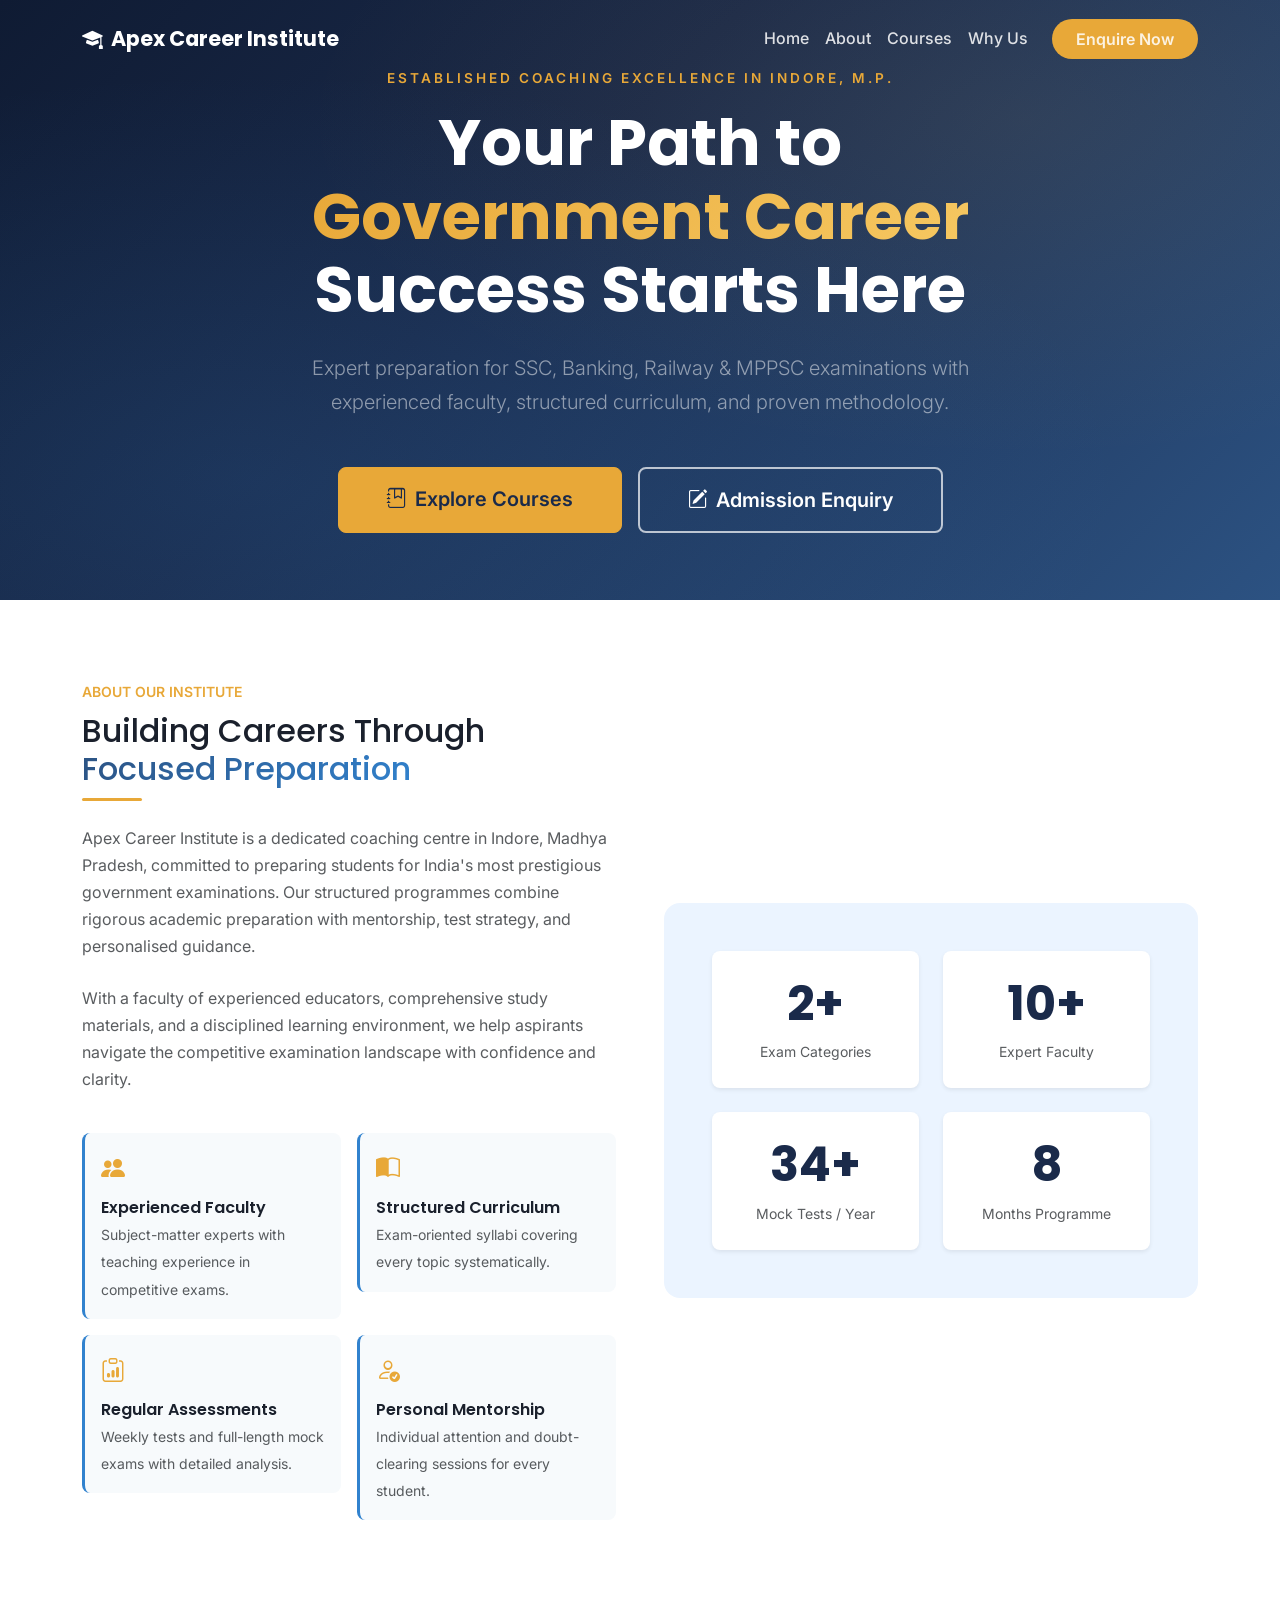
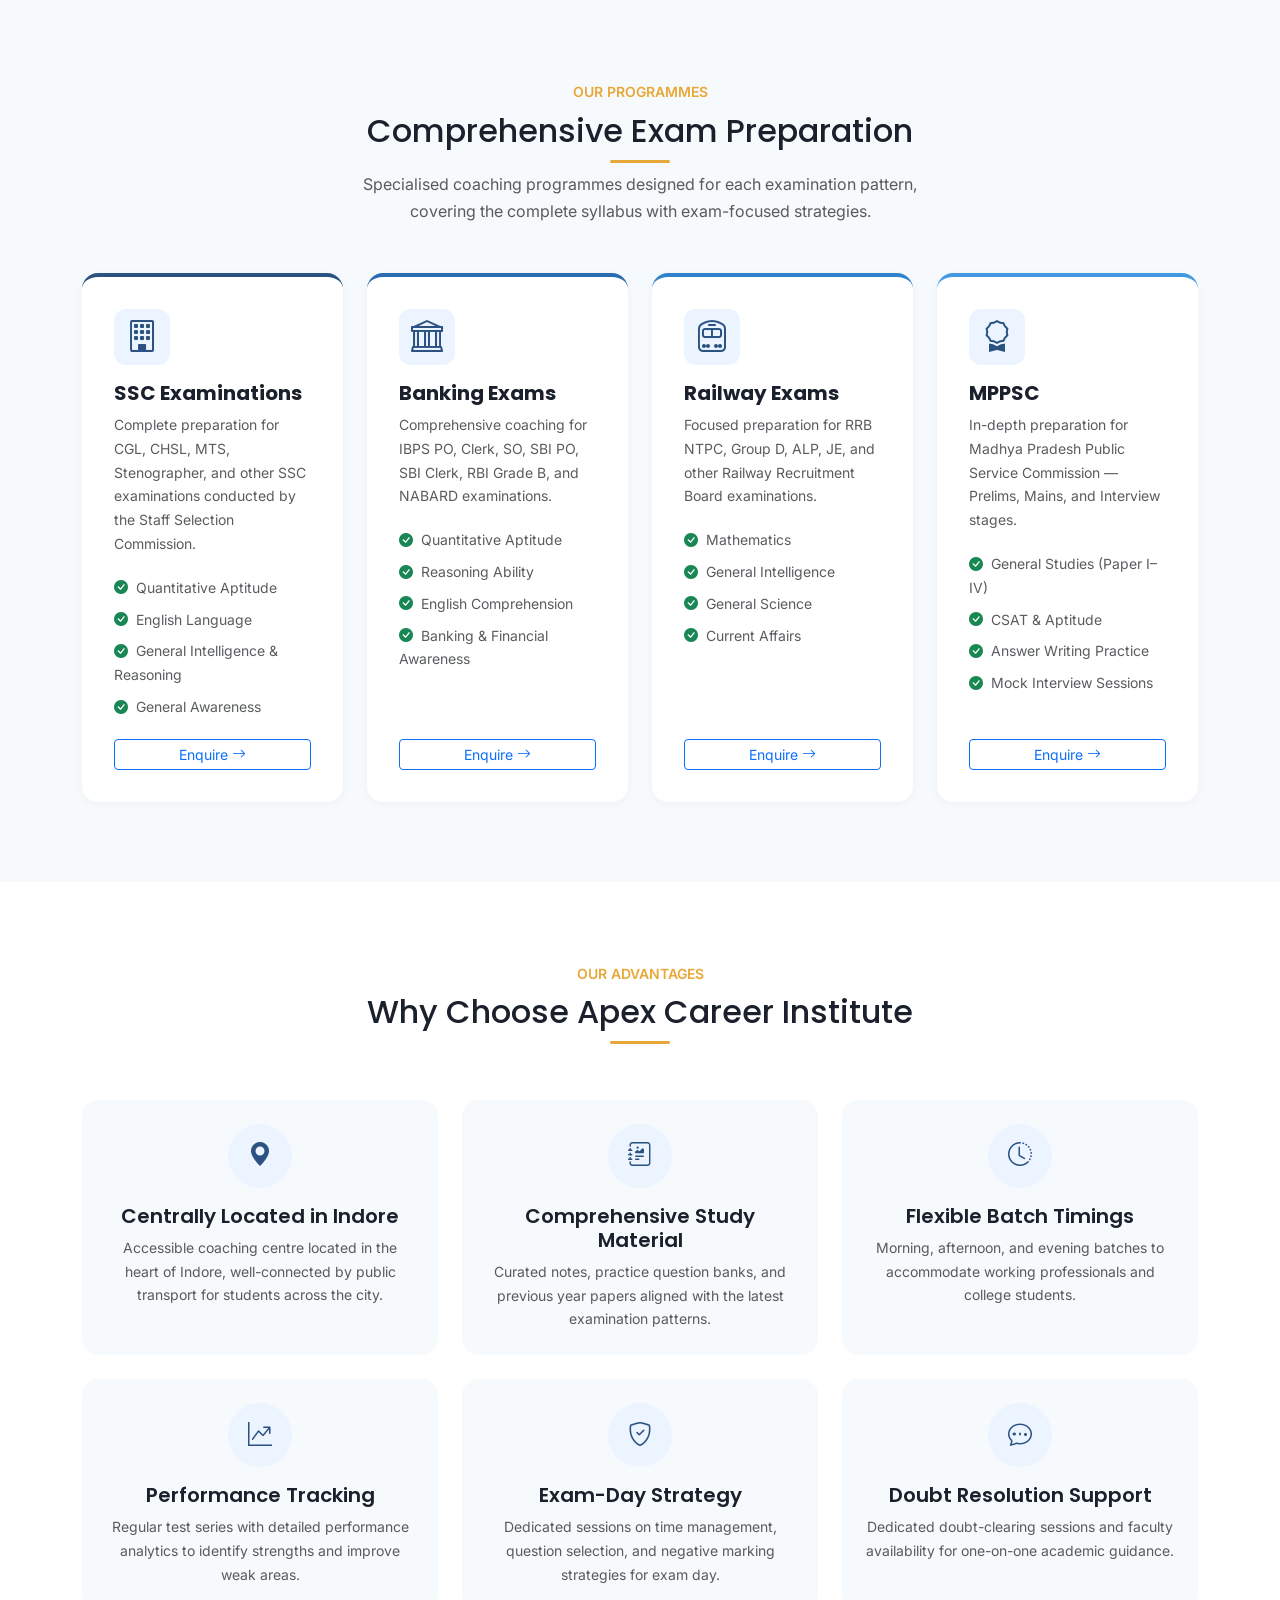
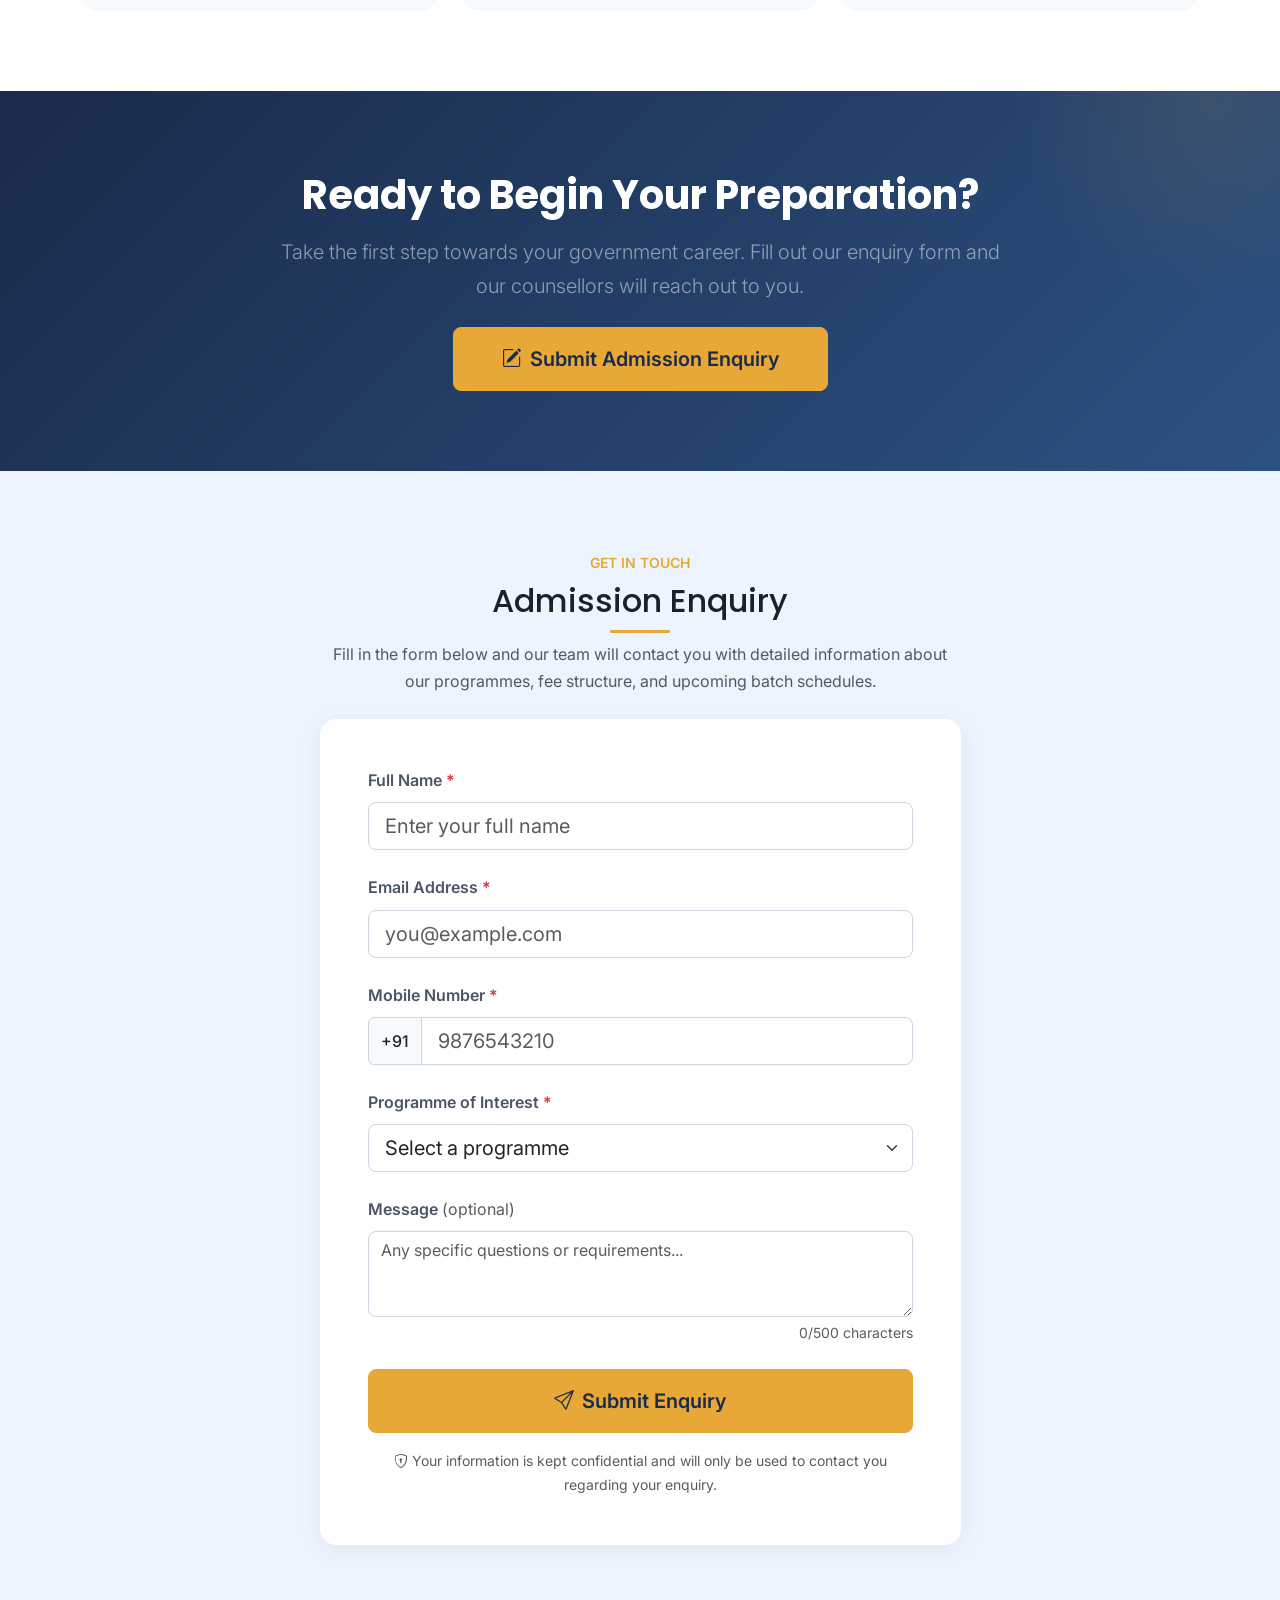
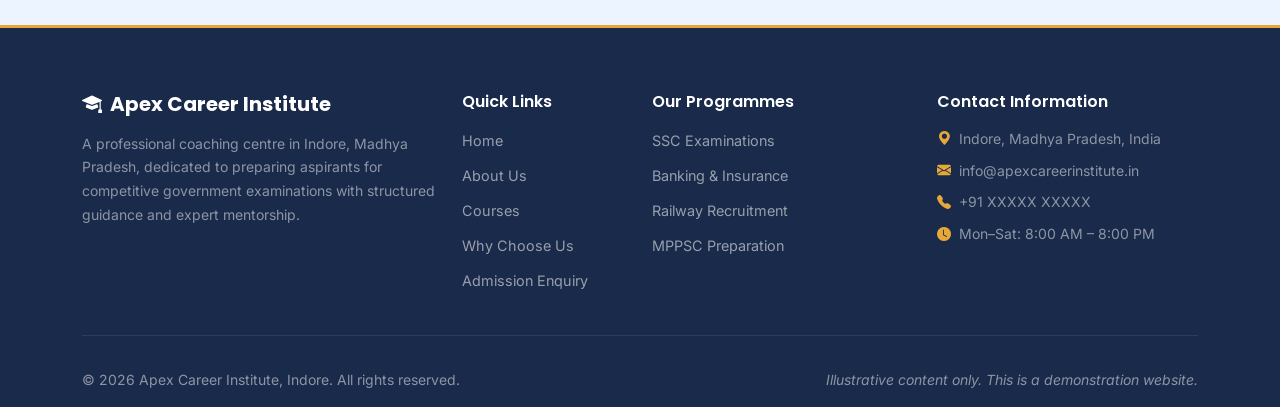
==== website/index.html @ 479f9912 "Apex Career Institute homepage: HTML, CSS, JS, MCP adapter, automation worker - milestone checkpoint" ====
<!DOCTYPE html>
<html lang="en">
<head>
    <meta charset="UTF-8">
    <meta name="viewport" content="width=device-width, initial-scale=1.0">
    <meta name="description" content="Apex Career Institute — Premier competitive examination coaching in Indore, Madhya Pradesh. Expert preparation for SSC, Banking, Railway, and MPPSC examinations.">
    <meta name="keywords" content="coaching institute, SSC coaching, banking exam preparation, railway exam, MPPSC, Indore, Madhya Pradesh, competitive exams">
    <meta name="author" content="Apex Career Institute">
    <title>Apex Career Institute — Premier Competitive Exam Coaching in Indore</title>

    <!-- Preconnect for performance -->
    <link rel="preconnect" href="https://fonts.googleapis.com">
    <link rel="preconnect" href="https://fonts.gstatic.com" crossorigin>

    <!-- Google Fonts: Poppins + Inter -->
    <link href="https://fonts.googleapis.com/css2?family=Inter:wght@400;500&family=Poppins:wght@600;700&display=swap" rel="stylesheet">

    <!-- Bootstrap 5.3 CSS -->
    <link href="https://cdn.jsdelivr.net/npm/bootstrap@5.3.3/dist/css/bootstrap.min.css" rel="stylesheet" integrity="sha384-QWTKZyjpPEjISv5WaRU9OFeRpok6YcnS/3GQzKONhIOMKcaE0VULT2lkz0zHehd7" crossorigin="anonymous">

    <!-- Bootstrap Icons -->
    <link href="https://cdn.jsdelivr.net/npm/bootstrap-icons@1.11.3/font/bootstrap-icons.min.css" rel="stylesheet">

    <!-- Custom Styles -->
    <link href="css/styles.css" rel="stylesheet">
</head>
<body>

    <!-- Skip to Content (Accessibility) -->
    <a href="#main-content" class="skip-link">Skip to main content</a>

    <!-- ===== NAVBAR ===== -->
    <nav class="navbar navbar-expand-lg navbar-dark navbar-custom fixed-top" id="mainNav" aria-label="Main navigation">
        <div class="container">
            <a class="navbar-brand fw-bold" href="#">
                <i class="bi bi-mortarboard-fill me-2" aria-hidden="true"></i>Apex Career Institute
            </a>
            <button class="navbar-toggler border-0" type="button" data-bs-toggle="offcanvas" data-bs-target="#navbarOffcanvas" aria-controls="navbarOffcanvas" aria-label="Toggle navigation">
                <span class="navbar-toggler-icon"></span>
            </button>
            <div class="offcanvas offcanvas-end" tabindex="-1" id="navbarOffcanvas" aria-labelledby="navbarOffcanvasLabel" data-bs-theme="dark" style="background-color: var(--aci-navy);">
                <div class="offcanvas-header">
                    <h5 class="offcanvas-title" id="navbarOffcanvasLabel">
                        <i class="bi bi-mortarboard-fill me-2" aria-hidden="true"></i>Menu
                    </h5>
                    <button type="button" class="btn-close btn-close-white" data-bs-dismiss="offcanvas" aria-label="Close"></button>
                </div>
                <div class="offcanvas-body">
                    <ul class="navbar-nav ms-auto align-items-lg-center">
                        <li class="nav-item"><a class="nav-link" href="#home">Home</a></li>
                        <li class="nav-item"><a class="nav-link" href="#about">About</a></li>
                        <li class="nav-item"><a class="nav-link" href="#courses">Courses</a></li>
                        <li class="nav-item"><a class="nav-link" href="#why-us">Why Us</a></li>
                        <li class="nav-item">
                            <a class="nav-link btn btn-primary-custom ms-lg-3 px-4 py-2 text-dark fw-semibold" href="#enquiry">
                                Enquire Now
                            </a>
                        </li>
                    </ul>
                </div>
            </div>
        </div>
    </nav>

    <!-- ===== HERO SECTION ===== -->
    <header class="hero-section d-flex align-items-center" id="home">
        <div class="hero-overlay" aria-hidden="true"></div>
        <div class="container position-relative" style="z-index: 2;">
            <div class="row justify-content-center text-center">
                <div class="col-lg-9 col-xl-8">
                    <p class="hero-tagline text-uppercase fw-semibold mb-3 fade-in-up">Established Coaching Excellence in Indore, M.P.</p>
                    <h1 class="hero-title display-3 fw-bold text-white mb-4 fade-in-up">
                        Your Path to <span class="text-gradient-gold">Government Career</span> Success Starts Here
                    </h1>
                    <p class="hero-subtitle lead text-white-50 mb-5 fade-in-up">
                        Expert preparation for SSC, Banking, Railway &amp; MPPSC examinations with experienced faculty, structured curriculum, and proven methodology.
                    </p>
                    <div class="d-flex flex-column flex-sm-row gap-3 justify-content-center fade-in-up">
                        <a href="#courses" class="btn btn-primary-custom btn-lg px-5 py-3 fw-semibold">
                            <i class="bi bi-journal-bookmark me-2" aria-hidden="true"></i>Explore Courses
                        </a>
                        <a href="#enquiry" class="btn btn-outline-custom btn-lg px-5 py-3 fw-semibold">
                            <i class="bi bi-pencil-square me-2" aria-hidden="true"></i>Admission Enquiry
                        </a>
                    </div>
                </div>
            </div>
        </div>
    </header>

    <!-- ===== MAIN CONTENT ===== -->
    <main id="main-content">

        <!-- ===== ABOUT SECTION ===== -->
        <section class="about-section" id="about" aria-labelledby="about-heading">
            <div class="container">
                <div class="row align-items-center g-5">
                    <div class="col-lg-6 fade-in-up">
                        <p class="text-uppercase fw-semibold text-accent small mb-2">About Our Institute</p>
                        <h2 class="section-heading mb-4" id="about-heading">
                            Building Careers Through <span class="text-gradient">Focused Preparation</span>
                        </h2>
                        <p class="text-muted mb-4">
                            Apex Career Institute is a dedicated coaching centre in Indore, Madhya Pradesh, committed to preparing students for India's most prestigious government examinations. Our structured programmes combine rigorous academic preparation with mentorship, test strategy, and personalised guidance.
                        </p>
                        <p class="text-muted mb-4">
                            With a faculty of experienced educators, comprehensive study materials, and a disciplined learning environment, we help aspirants navigate the competitive examination landscape with confidence and clarity.
                        </p>
                        <div class="row g-3 mt-2">
                            <div class="col-sm-6">
                                <div class="feature-card p-3">
                                    <i class="bi bi-people-fill text-accent mb-2 d-block fs-4" aria-hidden="true"></i>
                                    <h6 class="fw-semibold mb-1">Experienced Faculty</h6>
                                    <small class="text-muted">Subject-matter experts with teaching experience in competitive exams.</small>
                                </div>
                            </div>
                            <div class="col-sm-6">
                                <div class="feature-card p-3">
                                    <i class="bi bi-book-half text-accent mb-2 d-block fs-4" aria-hidden="true"></i>
                                    <h6 class="fw-semibold mb-1">Structured Curriculum</h6>
                                    <small class="text-muted">Exam-oriented syllabi covering every topic systematically.</small>
                                </div>
                            </div>
                            <div class="col-sm-6">
                                <div class="feature-card p-3">
                                    <i class="bi bi-clipboard-data text-accent mb-2 d-block fs-4" aria-hidden="true"></i>
                                    <h6 class="fw-semibold mb-1">Regular Assessments</h6>
                                    <small class="text-muted">Weekly tests and full-length mock exams with detailed analysis.</small>
                                </div>
                            </div>
                            <div class="col-sm-6">
                                <div class="feature-card p-3">
                                    <i class="bi bi-person-check text-accent mb-2 d-block fs-4" aria-hidden="true"></i>
                                    <h6 class="fw-semibold mb-1">Personal Mentorship</h6>
                                    <small class="text-muted">Individual attention and doubt-clearing sessions for every student.</small>
                                </div>
                            </div>
                        </div>
                    </div>
                    <div class="col-lg-6 fade-in-up">
                        <div class="about-visual p-4 p-lg-5 text-center rounded-4">
                            <div class="row g-4">
                                <div class="col-6">
                                    <div class="stat-card bg-white rounded-3 p-4 shadow-sm">
                                        <div class="counter display-5 fw-bold text-navy" data-target="4" data-suffix="+">0</div>
                                        <p class="text-muted small mt-2 mb-0">Exam Categories</p>
                                    </div>
                                </div>
                                <div class="col-6">
                                    <div class="stat-card bg-white rounded-3 p-4 shadow-sm">
                                        <div class="counter display-5 fw-bold text-navy" data-target="15" data-suffix="+">0</div>
                                        <p class="text-muted small mt-2 mb-0">Expert Faculty</p>
                                    </div>
                                </div>
                                <div class="col-6">
                                    <div class="stat-card bg-white rounded-3 p-4 shadow-sm">
                                        <div class="counter display-5 fw-bold text-navy" data-target="50" data-suffix="+">0</div>
                                        <p class="text-muted small mt-2 mb-0">Mock Tests / Year</p>
                                    </div>
                                </div>
                                <div class="col-6">
                                    <div class="stat-card bg-white rounded-3 p-4 shadow-sm">
                                        <div class="counter display-5 fw-bold text-navy" data-target="12" data-suffix="">0</div>
                                        <p class="text-muted small mt-2 mb-0">Months Programme</p>
                                    </div>
                                </div>
                            </div>
                        </div>
                    </div>
                </div>
            </div>
        </section>

        <!-- ===== COURSES SECTION ===== -->
        <section class="courses-section" id="courses" aria-labelledby="courses-heading">
            <div class="container">
                <div class="text-center mb-5 fade-in-up">
                    <p class="text-uppercase fw-semibold text-accent small mb-2">Our Programmes</p>
                    <h2 class="section-heading" id="courses-heading">Comprehensive Exam Preparation</h2>
                    <p class="text-muted mx-auto" style="max-width: 600px;">Specialised coaching programmes designed for each examination pattern, covering the complete syllabus with exam-focused strategies.</p>
                </div>
                <div class="row g-4">
                    <!-- SSC -->
                    <div class="col-lg-3 col-md-6 fade-in-up">
                        <div class="course-card h-100" data-course="ssc">
                            <div class="course-icon-wrap mb-3">
                                <i class="bi bi-building fs-2" aria-hidden="true"></i>
                            </div>
                            <h5 class="fw-bold mb-2">SSC Examinations</h5>
                            <p class="text-muted small mb-3">Complete preparation for CGL, CHSL, MTS, Stenographer, and other SSC examinations conducted by the Staff Selection Commission.</p>
                            <ul class="course-highlights list-unstyled small text-muted">
                                <li><i class="bi bi-check-circle-fill text-success me-2" aria-hidden="true"></i>Quantitative Aptitude</li>
                                <li><i class="bi bi-check-circle-fill text-success me-2" aria-hidden="true"></i>English Language</li>
                                <li><i class="bi bi-check-circle-fill text-success me-2" aria-hidden="true"></i>General Intelligence &amp; Reasoning</li>
                                <li><i class="bi bi-check-circle-fill text-success me-2" aria-hidden="true"></i>General Awareness</li>
                            </ul>
                            <a href="#enquiry" class="btn btn-sm btn-outline-primary mt-auto">Enquire <i class="bi bi-arrow-right" aria-hidden="true"></i></a>
                        </div>
                    </div>
                    <!-- Banking -->
                    <div class="col-lg-3 col-md-6 fade-in-up">
                        <div class="course-card h-100" data-course="banking">
                            <div class="course-icon-wrap mb-3">
                                <i class="bi bi-bank fs-2" aria-hidden="true"></i>
                            </div>
                            <h5 class="fw-bold mb-2">Banking Exams</h5>
                            <p class="text-muted small mb-3">Comprehensive coaching for IBPS PO, Clerk, SO, SBI PO, SBI Clerk, RBI Grade B, and NABARD examinations.</p>
                            <ul class="course-highlights list-unstyled small text-muted">
                                <li><i class="bi bi-check-circle-fill text-success me-2" aria-hidden="true"></i>Quantitative Aptitude</li>
                                <li><i class="bi bi-check-circle-fill text-success me-2" aria-hidden="true"></i>Reasoning Ability</li>
                                <li><i class="bi bi-check-circle-fill text-success me-2" aria-hidden="true"></i>English Comprehension</li>
                                <li><i class="bi bi-check-circle-fill text-success me-2" aria-hidden="true"></i>Banking &amp; Financial Awareness</li>
                            </ul>
                            <a href="#enquiry" class="btn btn-sm btn-outline-primary mt-auto">Enquire <i class="bi bi-arrow-right" aria-hidden="true"></i></a>
                        </div>
                    </div>
                    <!-- Railway -->
                    <div class="col-lg-3 col-md-6 fade-in-up">
                        <div class="course-card h-100" data-course="railway">
                            <div class="course-icon-wrap mb-3">
                                <i class="bi bi-train-front fs-2" aria-hidden="true"></i>
                            </div>
                            <h5 class="fw-bold mb-2">Railway Exams</h5>
                            <p class="text-muted small mb-3">Focused preparation for RRB NTPC, Group D, ALP, JE, and other Railway Recruitment Board examinations.</p>
                            <ul class="course-highlights list-unstyled small text-muted">
                                <li><i class="bi bi-check-circle-fill text-success me-2" aria-hidden="true"></i>Mathematics</li>
                                <li><i class="bi bi-check-circle-fill text-success me-2" aria-hidden="true"></i>General Intelligence</li>
                                <li><i class="bi bi-check-circle-fill text-success me-2" aria-hidden="true"></i>General Science</li>
                                <li><i class="bi bi-check-circle-fill text-success me-2" aria-hidden="true"></i>Current Affairs</li>
                            </ul>
                            <a href="#enquiry" class="btn btn-sm btn-outline-primary mt-auto">Enquire <i class="bi bi-arrow-right" aria-hidden="true"></i></a>
                        </div>
                    </div>
                    <!-- MPPSC -->
                    <div class="col-lg-3 col-md-6 fade-in-up">
                        <div class="course-card h-100" data-course="mppsc">
                            <div class="course-icon-wrap mb-3">
                                <i class="bi bi-award fs-2" aria-hidden="true"></i>
                            </div>
                            <h5 class="fw-bold mb-2">MPPSC</h5>
                            <p class="text-muted small mb-3">In-depth preparation for Madhya Pradesh Public Service Commission — Prelims, Mains, and Interview stages.</p>
                            <ul class="course-highlights list-unstyled small text-muted">
                                <li><i class="bi bi-check-circle-fill text-success me-2" aria-hidden="true"></i>General Studies (Paper I–IV)</li>
                                <li><i class="bi bi-check-circle-fill text-success me-2" aria-hidden="true"></i>CSAT &amp; Aptitude</li>
                                <li><i class="bi bi-check-circle-fill text-success me-2" aria-hidden="true"></i>Answer Writing Practice</li>
                                <li><i class="bi bi-check-circle-fill text-success me-2" aria-hidden="true"></i>Mock Interview Sessions</li>
                            </ul>
                            <a href="#enquiry" class="btn btn-sm btn-outline-primary mt-auto">Enquire <i class="bi bi-arrow-right" aria-hidden="true"></i></a>
                        </div>
                    </div>
                </div>
            </div>
        </section>

        <!-- ===== WHY CHOOSE US ===== -->
        <section class="why-choose-section" id="why-us" aria-labelledby="why-us-heading">
            <div class="container">
                <div class="text-center mb-5 fade-in-up">
                    <p class="text-uppercase fw-semibold text-accent small mb-2">Our Advantages</p>
                    <h2 class="section-heading" id="why-us-heading">Why Choose Apex Career Institute</h2>
                </div>
                <div class="row g-4">
                    <div class="col-lg-4 col-md-6 fade-in-up">
                        <div class="why-card text-center p-4 h-100">
                            <div class="why-icon-wrap mb-3">
                                <i class="bi bi-geo-alt-fill" aria-hidden="true"></i>
                            </div>
                            <h5 class="fw-semibold mb-2">Centrally Located in Indore</h5>
                            <p class="text-muted small mb-0">Accessible coaching centre located in the heart of Indore, well-connected by public transport for students across the city.</p>
                        </div>
                    </div>
                    <div class="col-lg-4 col-md-6 fade-in-up">
                        <div class="why-card text-center p-4 h-100">
                            <div class="why-icon-wrap mb-3">
                                <i class="bi bi-journal-richtext" aria-hidden="true"></i>
                            </div>
                            <h5 class="fw-semibold mb-2">Comprehensive Study Material</h5>
                            <p class="text-muted small mb-0">Curated notes, practice question banks, and previous year papers aligned with the latest examination patterns.</p>
                        </div>
                    </div>
                    <div class="col-lg-4 col-md-6 fade-in-up">
                        <div class="why-card text-center p-4 h-100">
                            <div class="why-icon-wrap mb-3">
                                <i class="bi bi-clock-history" aria-hidden="true"></i>
                            </div>
                            <h5 class="fw-semibold mb-2">Flexible Batch Timings</h5>
                            <p class="text-muted small mb-0">Morning, afternoon, and evening batches to accommodate working professionals and college students.</p>
                        </div>
                    </div>
                    <div class="col-lg-4 col-md-6 fade-in-up">
                        <div class="why-card text-center p-4 h-100">
                            <div class="why-icon-wrap mb-3">
                                <i class="bi bi-graph-up-arrow" aria-hidden="true"></i>
                            </div>
                            <h5 class="fw-semibold mb-2">Performance Tracking</h5>
                            <p class="text-muted small mb-0">Regular test series with detailed performance analytics to identify strengths and improve weak areas.</p>
                        </div>
                    </div>
                    <div class="col-lg-4 col-md-6 fade-in-up">
                        <div class="why-card text-center p-4 h-100">
                            <div class="why-icon-wrap mb-3">
                                <i class="bi bi-shield-check" aria-hidden="true"></i>
                            </div>
                            <h5 class="fw-semibold mb-2">Exam-Day Strategy</h5>
                            <p class="text-muted small mb-0">Dedicated sessions on time management, question selection, and negative marking strategies for exam day.</p>
                        </div>
                    </div>
                    <div class="col-lg-4 col-md-6 fade-in-up">
                        <div class="why-card text-center p-4 h-100">
                            <div class="why-icon-wrap mb-3">
                                <i class="bi bi-chat-dots" aria-hidden="true"></i>
                            </div>
                            <h5 class="fw-semibold mb-2">Doubt Resolution Support</h5>
                            <p class="text-muted small mb-0">Dedicated doubt-clearing sessions and faculty availability for one-on-one academic guidance.</p>
                        </div>
                    </div>
                </div>
            </div>
        </section>

        <!-- ===== CTA BANNER ===== -->
        <section class="cta-banner" aria-label="Call to action">
            <div class="container position-relative" style="z-index: 2;">
                <div class="row justify-content-center text-center">
                    <div class="col-lg-8">
                        <h2 class="display-6 fw-bold text-white mb-3 fade-in-up">Ready to Begin Your Preparation?</h2>
                        <p class="text-white-50 lead mb-4 fade-in-up">Take the first step towards your government career. Fill out our enquiry form and our counsellors will reach out to you.</p>
                        <a href="#enquiry" class="btn btn-primary-custom btn-lg px-5 py-3 fw-semibold fade-in-up">
                            <i class="bi bi-pencil-square me-2" aria-hidden="true"></i>Submit Admission Enquiry
                        </a>
                    </div>
                </div>
            </div>
        </section>

        <!-- ===== ADMISSION ENQUIRY FORM ===== -->
        <section class="enquiry-section" id="enquiry" aria-labelledby="enquiry-heading">
            <div class="container">
                <div class="row justify-content-center">
                    <div class="col-lg-7 col-md-9">
                        <div class="text-center mb-4 fade-in-up">
                            <p class="text-uppercase fw-semibold text-accent small mb-2">Get In Touch</p>
                            <h2 class="section-heading" id="enquiry-heading">Admission Enquiry</h2>
                            <p class="text-muted">Fill in the form below and our team will contact you with detailed information about our programmes, fee structure, and upcoming batch schedules.</p>
                        </div>

                        <div class="enquiry-card rounded-4 p-4 p-md-5 fade-in-up" id="enquiryCard">

                            <!-- Form Content -->
                            <div id="formContent">
                                <form id="enquiryForm" novalidate aria-label="Admission enquiry form">
                                    <!-- Full Name -->
                                    <div class="mb-4">
                                        <label for="fullName" class="form-label fw-semibold">
                                            Full Name <span class="text-danger" aria-hidden="true">*</span>
                                            <span class="visually-hidden">(required)</span>
                                        </label>
                                        <input type="text" class="form-control form-control-lg" id="fullName" name="fullName" placeholder="Enter your full name" autocomplete="name" required minlength="2" maxlength="100" aria-describedby="fullNameFeedback">
                                        <div class="invalid-feedback" id="fullNameFeedback" role="alert"></div>
                                    </div>

                                    <!-- Email -->
                                    <div class="mb-4">
                                        <label for="email" class="form-label fw-semibold">
                                            Email Address <span class="text-danger" aria-hidden="true">*</span>
                                            <span class="visually-hidden">(required)</span>
                                        </label>
                                        <input type="email" class="form-control form-control-lg" id="email" name="email" placeholder="you@example.com" autocomplete="email" required aria-describedby="emailFeedback">
                                        <div class="invalid-feedback" id="emailFeedback" role="alert"></div>
                                    </div>

                                    <!-- Phone -->
                                    <div class="mb-4">
                                        <label for="phone" class="form-label fw-semibold">
                                            Mobile Number <span class="text-danger" aria-hidden="true">*</span>
                                            <span class="visually-hidden">(required)</span>
                                        </label>
                                        <div class="input-group has-validation">
                                            <span class="input-group-text" id="phonePrefix">+91</span>
                                            <input type="tel" class="form-control form-control-lg" id="phone" name="phone" placeholder="9876543210" autocomplete="tel-national" required pattern="[6-9][0-9]{9}" maxlength="10" aria-describedby="phonePrefix phoneFeedback">
                                            <div class="invalid-feedback" id="phoneFeedback" role="alert"></div>
                                        </div>
                                    </div>

                                    <!-- Course Selection -->
                                    <div class="mb-4">
                                        <label for="course" class="form-label fw-semibold">
                                            Programme of Interest <span class="text-danger" aria-hidden="true">*</span>
                                            <span class="visually-hidden">(required)</span>
                                        </label>
                                        <select class="form-select form-select-lg" id="course" name="course" required aria-describedby="courseFeedback">
                                            <option value="" disabled selected>Select a programme</option>
                                            <option value="ssc">SSC Examinations (CGL / CHSL / MTS)</option>
                                            <option value="banking">Banking Exams (IBPS / SBI / RBI)</option>
                                            <option value="railway">Railway Exams (NTPC / Group D / ALP)</option>
                                            <option value="mppsc">MPPSC (Prelims / Mains / Interview)</option>
                                            <option value="other">Other / Multiple Programmes</option>
                                        </select>
                                        <div class="invalid-feedback" id="courseFeedback" role="alert"></div>
                                    </div>

                                    <!-- Message -->
                                    <div class="mb-4">
                                        <label for="message" class="form-label fw-semibold">
                                            Message <span class="text-muted fw-normal">(optional)</span>
                                        </label>
                                        <textarea class="form-control" id="message" name="message" rows="3" maxlength="500" placeholder="Any specific questions or requirements..." aria-describedby="messageCounter"></textarea>
                                        <div class="form-text text-end" id="messageCounter">
                                            <span id="charCount">0</span>/500 characters
                                        </div>
                                    </div>

                                    <!-- Submit -->
                                    <div class="d-grid">
                                        <button type="submit" class="btn btn-primary-custom btn-lg fw-semibold py-3" id="submitBtn">
                                            <span class="btn-text">
                                                <i class="bi bi-send me-2" aria-hidden="true"></i>Submit Enquiry
                                            </span>
                                            <span class="btn-spinner d-none" aria-hidden="true">
                                                <span class="spinner-border spinner-border-sm me-2" role="status"></span>Submitting...
                                            </span>
                                        </button>
                                    </div>

                                    <p class="text-muted text-center small mt-3 mb-0">
                                        <i class="bi bi-shield-lock me-1" aria-hidden="true"></i>Your information is kept confidential and will only be used to contact you regarding your enquiry.
                                    </p>
                                </form>
                            </div>

                            <!-- Success State -->
                            <div id="formSuccess" class="d-none text-center py-5" role="status" aria-live="polite" tabindex="-1">
                                <div class="form-success p-4 rounded-3">
                                    <div class="mb-3">
                                        <i class="bi bi-check-circle-fill text-success display-3" aria-hidden="true"></i>
                                    </div>
                                    <h3 class="fw-bold mb-2">Enquiry Submitted Successfully!</h3>
                                    <p class="text-muted mb-4">Thank you for your interest in Apex Career Institute. Our academic counsellors will contact you within 24–48 hours with detailed information about your selected programme.</p>
                                    <button type="button" class="btn btn-outline-primary" id="submitAnother">
                                        <i class="bi bi-plus-circle me-2" aria-hidden="true"></i>Submit Another Enquiry
                                    </button>
                                </div>
                            </div>

                        </div>
                    </div>
                </div>
            </div>
        </section>

    </main>

    <!-- ===== FOOTER ===== -->
    <footer class="footer-section" aria-label="Site footer">
        <div class="container">
            <div class="row g-4 mb-4">
                <!-- About Column -->
                <div class="col-lg-4 col-md-6">
                    <h5 class="footer-heading fw-bold text-white mb-3">
                        <i class="bi bi-mortarboard-fill me-2" aria-hidden="true"></i>Apex Career Institute
                    </h5>
                    <p class="text-white-50 small">
                        A professional coaching centre in Indore, Madhya Pradesh, dedicated to preparing aspirants for competitive government examinations with structured guidance and expert mentorship.
                    </p>
                </div>
                <!-- Quick Links -->
                <div class="col-lg-2 col-md-6">
                    <h6 class="footer-heading fw-semibold text-white mb-3">Quick Links</h6>
                    <ul class="list-unstyled footer-links">
                        <li><a href="#home">Home</a></li>
                        <li><a href="#about">About Us</a></li>
                        <li><a href="#courses">Courses</a></li>
                        <li><a href="#why-us">Why Choose Us</a></li>
                        <li><a href="#enquiry">Admission Enquiry</a></li>
                    </ul>
                </div>
                <!-- Courses -->
                <div class="col-lg-3 col-md-6">
                    <h6 class="footer-heading fw-semibold text-white mb-3">Our Programmes</h6>
                    <ul class="list-unstyled footer-links">
                        <li><a href="#enquiry">SSC Examinations</a></li>
                        <li><a href="#enquiry">Banking &amp; Insurance</a></li>
                        <li><a href="#enquiry">Railway Recruitment</a></li>
                        <li><a href="#enquiry">MPPSC Preparation</a></li>
                    </ul>
                </div>
                <!-- Contact Info -->
                <div class="col-lg-3 col-md-6">
                    <h6 class="footer-heading fw-semibold text-white mb-3">Contact Information</h6>
                    <ul class="list-unstyled footer-contact text-white-50 small">
                        <li class="mb-2">
                            <i class="bi bi-geo-alt-fill me-2 text-accent" aria-hidden="true"></i>Indore, Madhya Pradesh, India
                        </li>
                        <li class="mb-2">
                            <i class="bi bi-envelope-fill me-2 text-accent" aria-hidden="true"></i>info@apexcareerinstitute.in
                        </li>
                        <li class="mb-2">
                            <i class="bi bi-telephone-fill me-2 text-accent" aria-hidden="true"></i>+91 XXXXX XXXXX
                        </li>
                        <li>
                            <i class="bi bi-clock-fill me-2 text-accent" aria-hidden="true"></i>Mon–Sat: 8:00 AM – 8:00 PM
                        </li>
                    </ul>
                </div>
            </div>
            <hr class="border-secondary">
            <div class="row align-items-center py-3">
                <div class="col-md-6 text-center text-md-start">
                    <p class="text-white-50 small mb-0">
                        &copy; <span class="current-year">2026</span> Apex Career Institute, Indore. All rights reserved.
                    </p>
                </div>
                <div class="col-md-6 text-center text-md-end mt-2 mt-md-0">
                    <p class="text-white-50 small mb-0">
                        <em>Illustrative content only. This is a demonstration website.</em>
                    </p>
                </div>
            </div>
        </div>
    </footer>

    <!-- Back to Top -->
    <button type="button" class="btn btn-back-to-top" id="backToTop" aria-label="Back to top" title="Back to top">
        <i class="bi bi-arrow-up" aria-hidden="true"></i>
    </button>

    <!-- Screen Reader Live Region for Form Announcements -->
    <div aria-live="polite" aria-atomic="true" class="visually-hidden" id="srAnnouncements"></div>

    <!-- Bootstrap 5.3 JS Bundle -->
    <script src="https://cdn.jsdelivr.net/npm/bootstrap@5.3.3/dist/js/bootstrap.bundle.min.js" integrity="sha384-YvpcrYf0tY3lHB60NNkmXc5s9fDVZLESaAA55NDzOxhy9GkcIdslK1eN7N6jIeHz" crossorigin="anonymous"></script>

    <!-- Custom JavaScript -->
    <script src="js/main.js"></script>
</body>
</html>
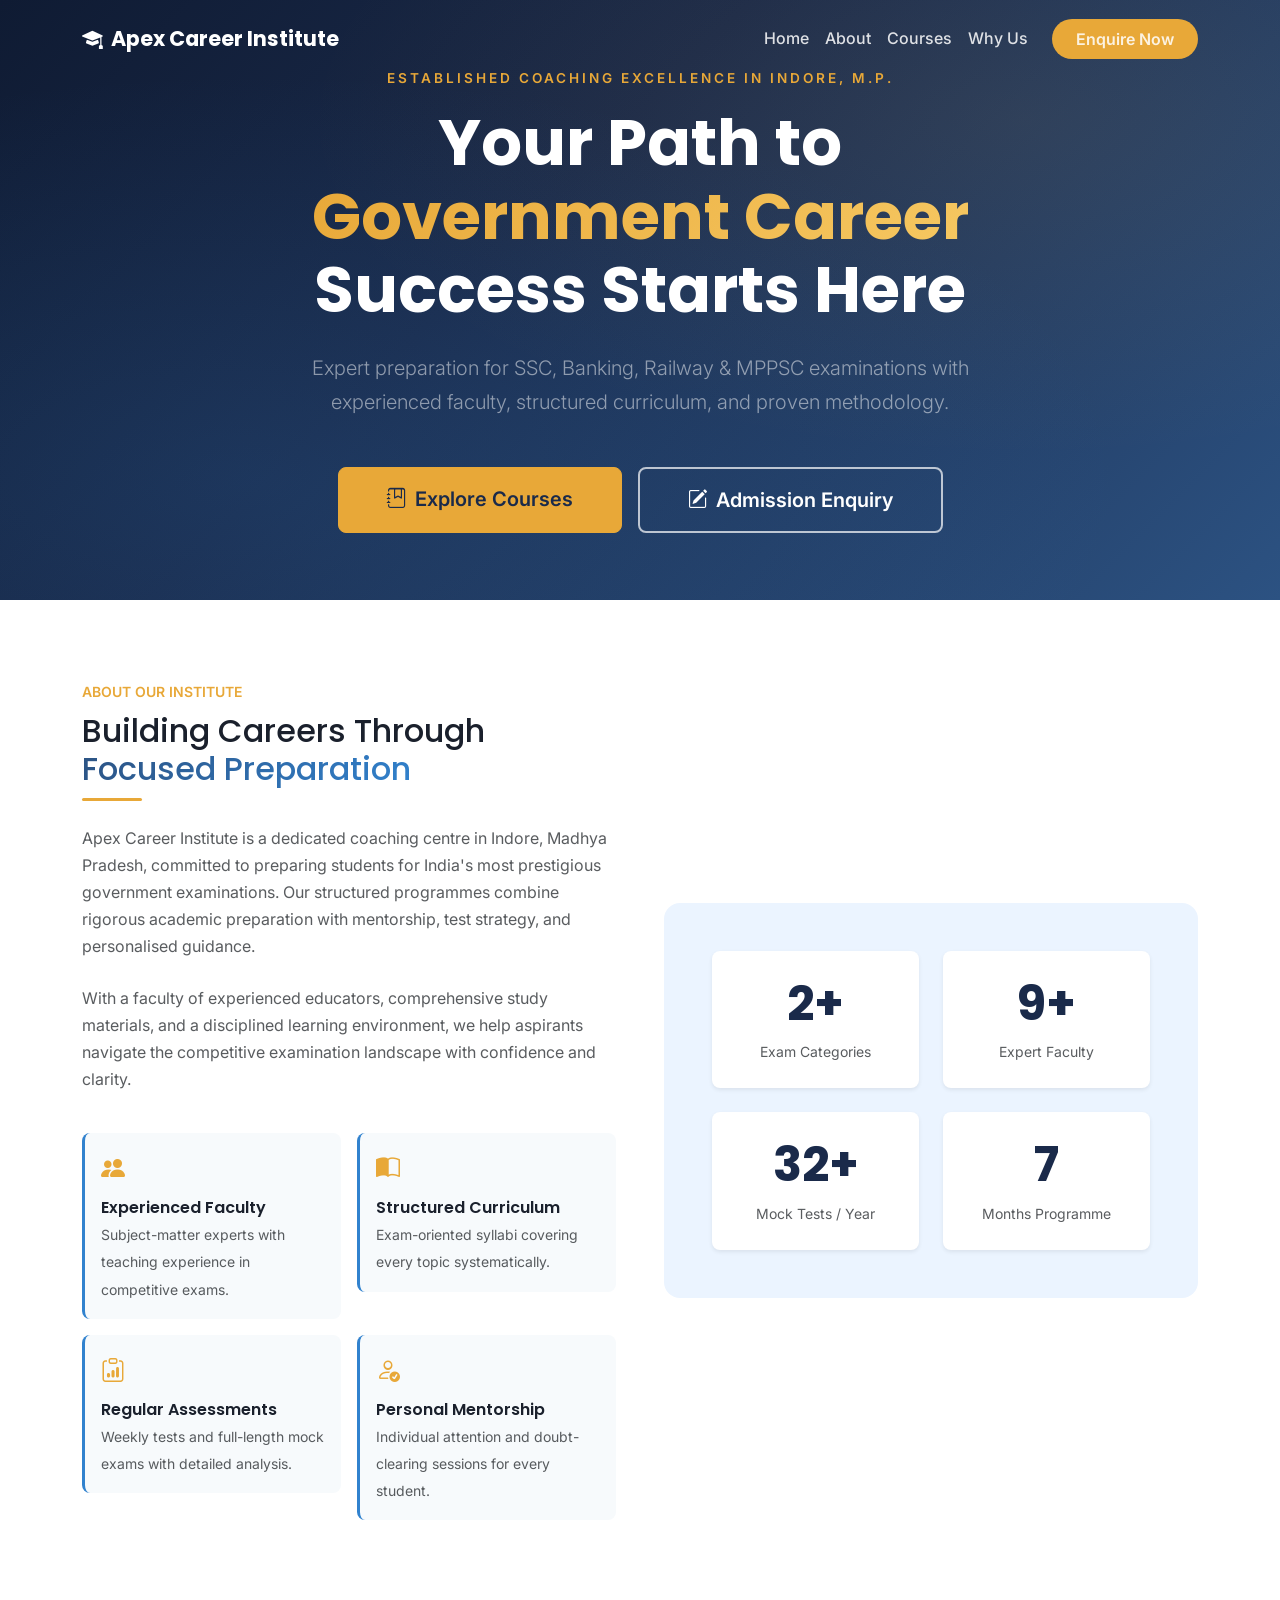
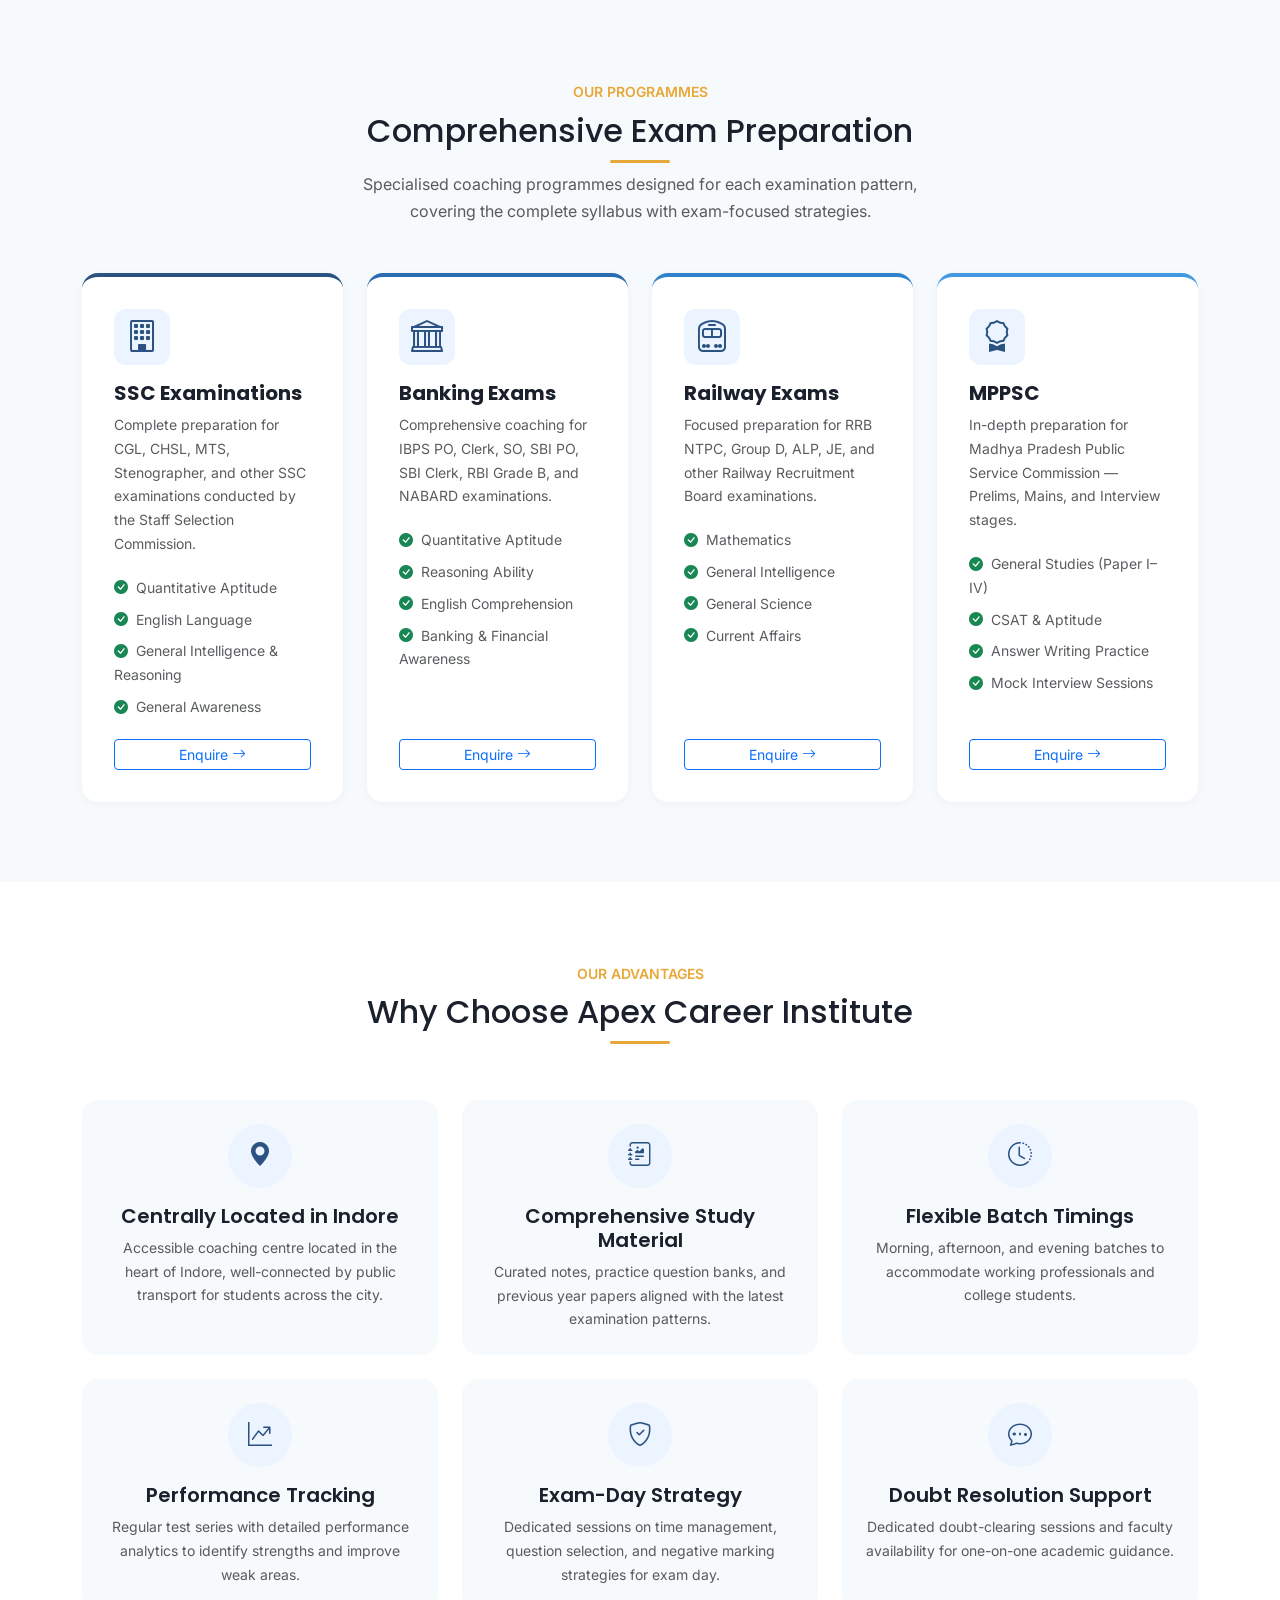
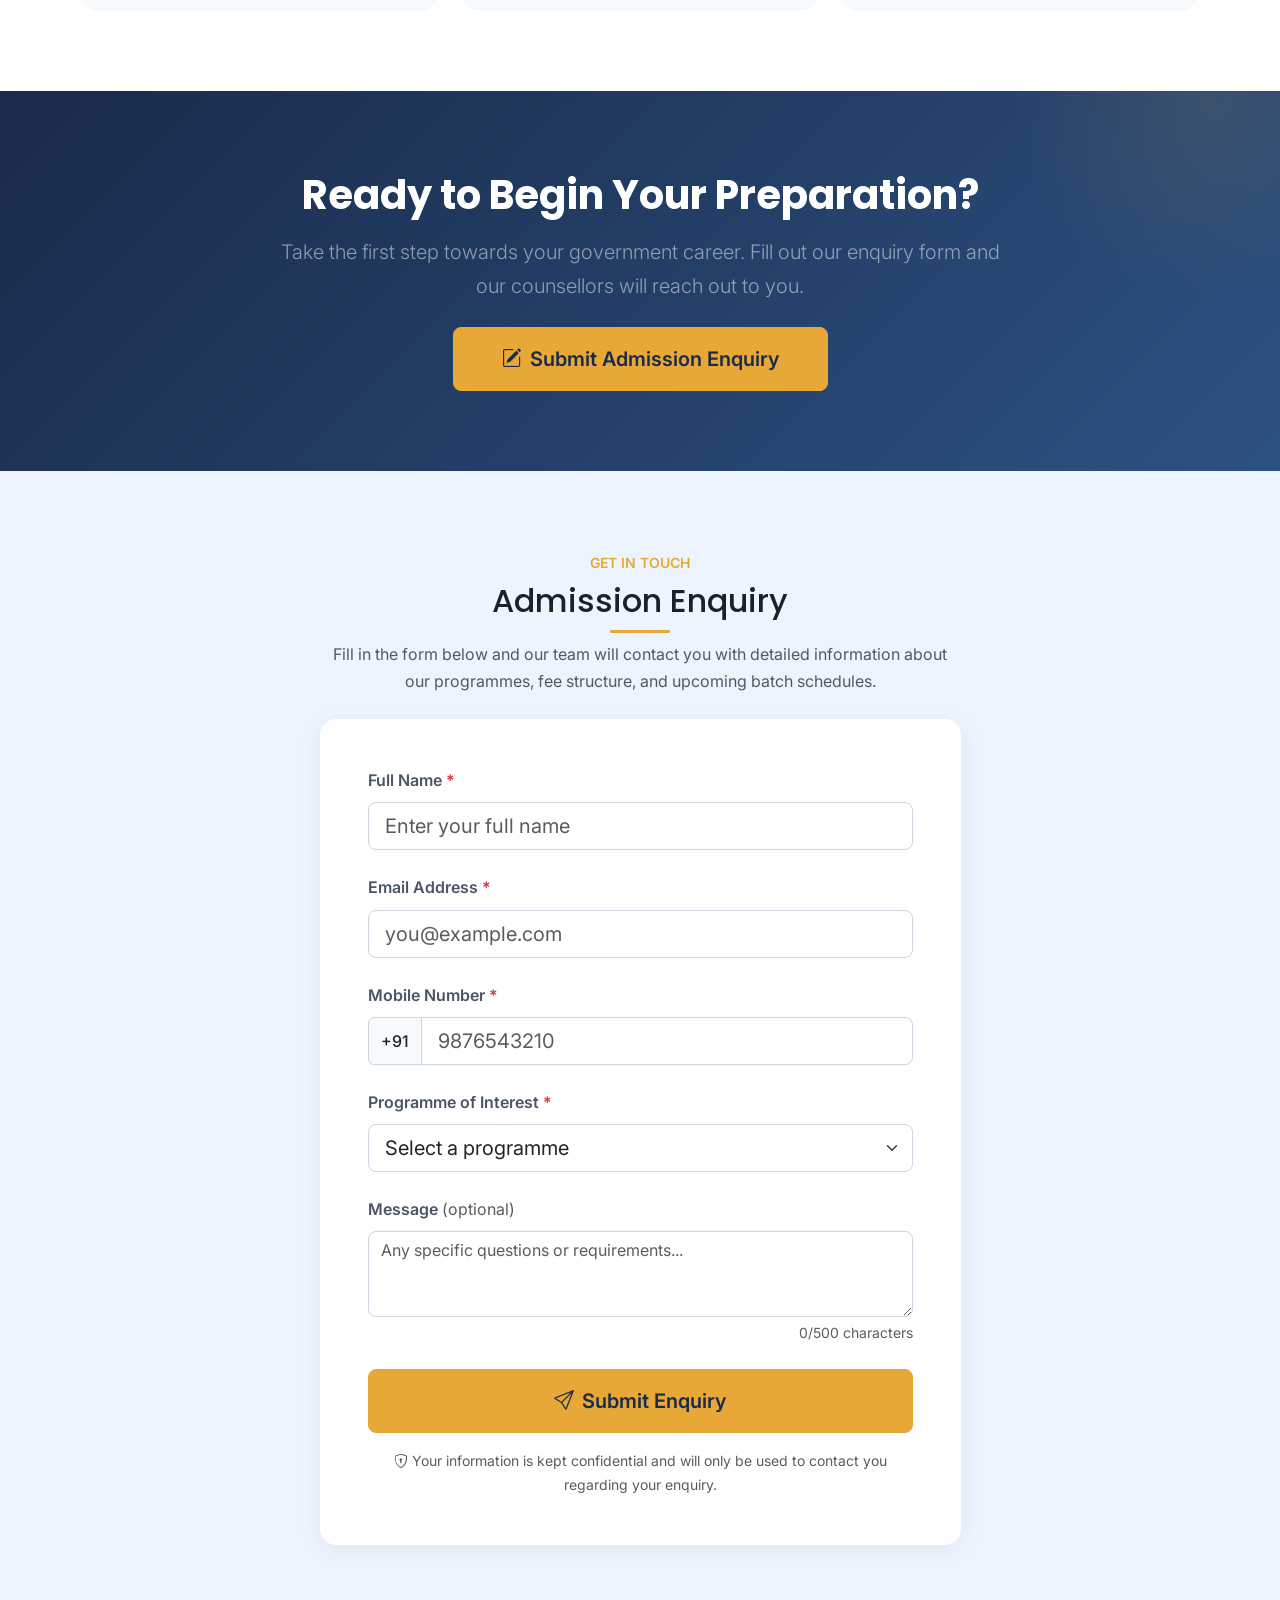
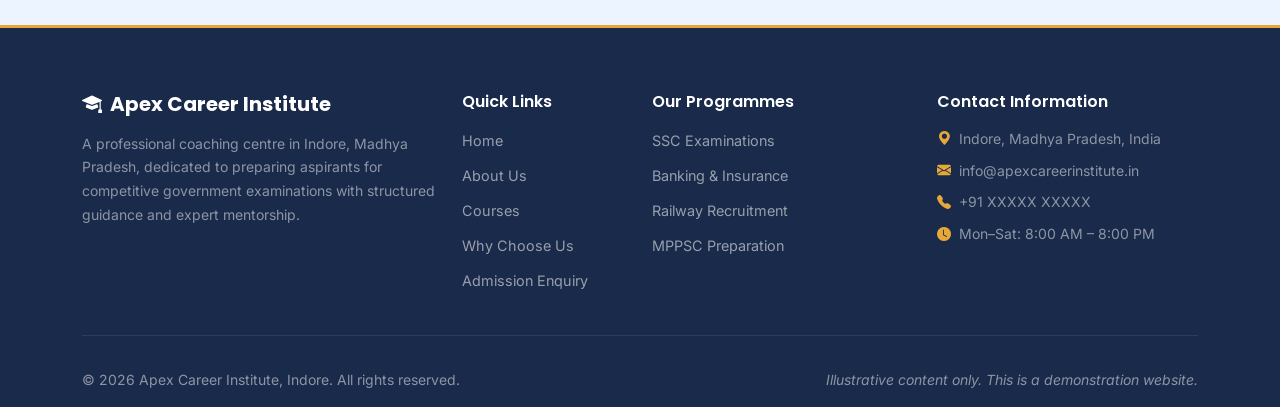
==== commit 3e429080: "Fix accessibility and UX issues from GPT peer review: reduced-motion counters, phone +91 strip, focu" ====
--- a/website/index.html
+++ b/website/index.html
@@ -356,7 +356,7 @@
                                             <span class="visually-hidden">(required)</span>
                                         </label>
                                         <input type="text" class="form-control form-control-lg" id="fullName" name="fullName" placeholder="Enter your full name" autocomplete="name" required minlength="2" maxlength="100" aria-describedby="fullNameFeedback">
-                                        <div class="invalid-feedback" id="fullNameFeedback" role="alert"></div>
+                                        <div class="invalid-feedback" id="fullNameFeedback"></div>
                                     </div>
 
                                     <!-- Email -->
@@ -366,7 +366,7 @@
                                             <span class="visually-hidden">(required)</span>
                                         </label>
                                         <input type="email" class="form-control form-control-lg" id="email" name="email" placeholder="you@example.com" autocomplete="email" required aria-describedby="emailFeedback">
-                                        <div class="invalid-feedback" id="emailFeedback" role="alert"></div>
+                                        <div class="invalid-feedback" id="emailFeedback"></div>
                                     </div>
 
                                     <!-- Phone -->
@@ -378,7 +378,7 @@
                                         <div class="input-group has-validation">
                                             <span class="input-group-text" id="phonePrefix">+91</span>
                                             <input type="tel" class="form-control form-control-lg" id="phone" name="phone" placeholder="9876543210" autocomplete="tel-national" required pattern="[6-9][0-9]{9}" maxlength="10" aria-describedby="phonePrefix phoneFeedback">
-                                            <div class="invalid-feedback" id="phoneFeedback" role="alert"></div>
+                                            <div class="invalid-feedback" id="phoneFeedback"></div>
                                         </div>
                                     </div>
 
@@ -396,7 +396,7 @@
                                             <option value="mppsc">MPPSC (Prelims / Mains / Interview)</option>
                                             <option value="other">Other / Multiple Programmes</option>
                                         </select>
-                                        <div class="invalid-feedback" id="courseFeedback" role="alert"></div>
+                                        <div class="invalid-feedback" id="courseFeedback"></div>
                                     </div>
 
                                     <!-- Message -->
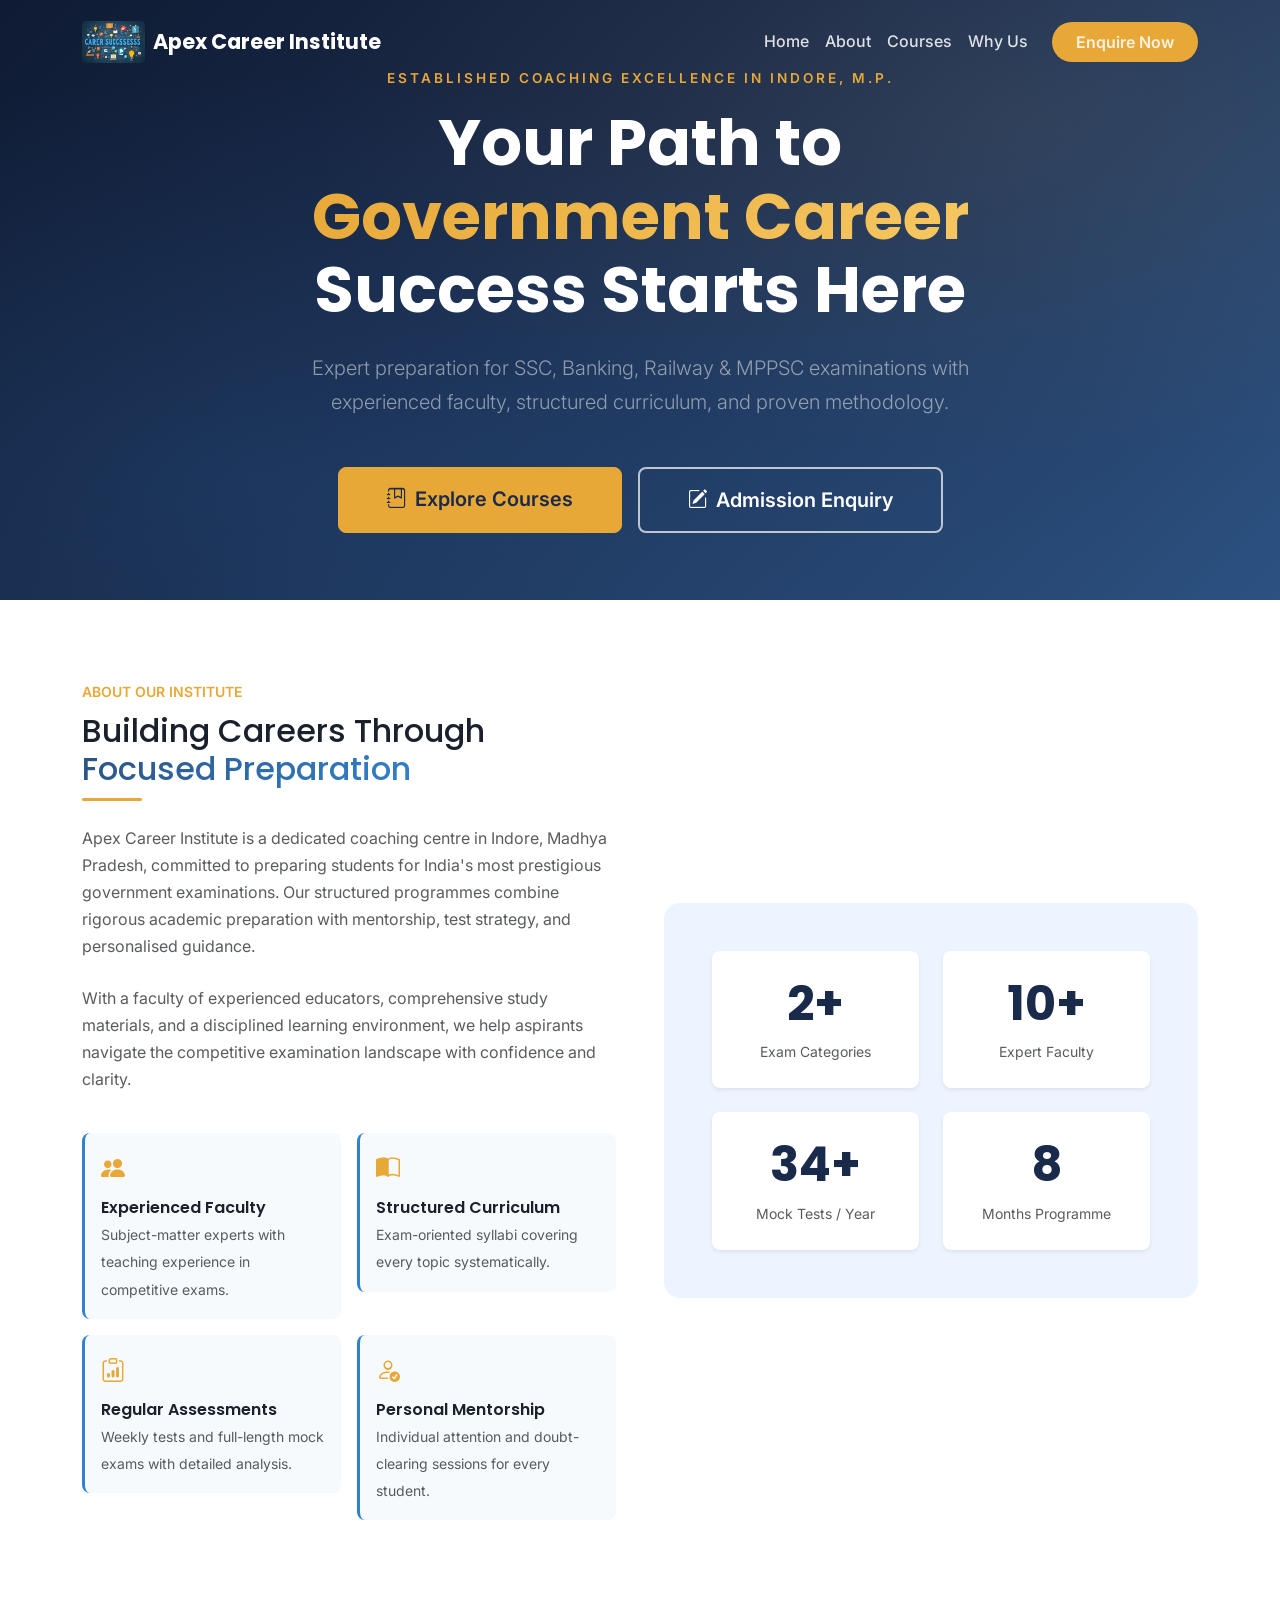
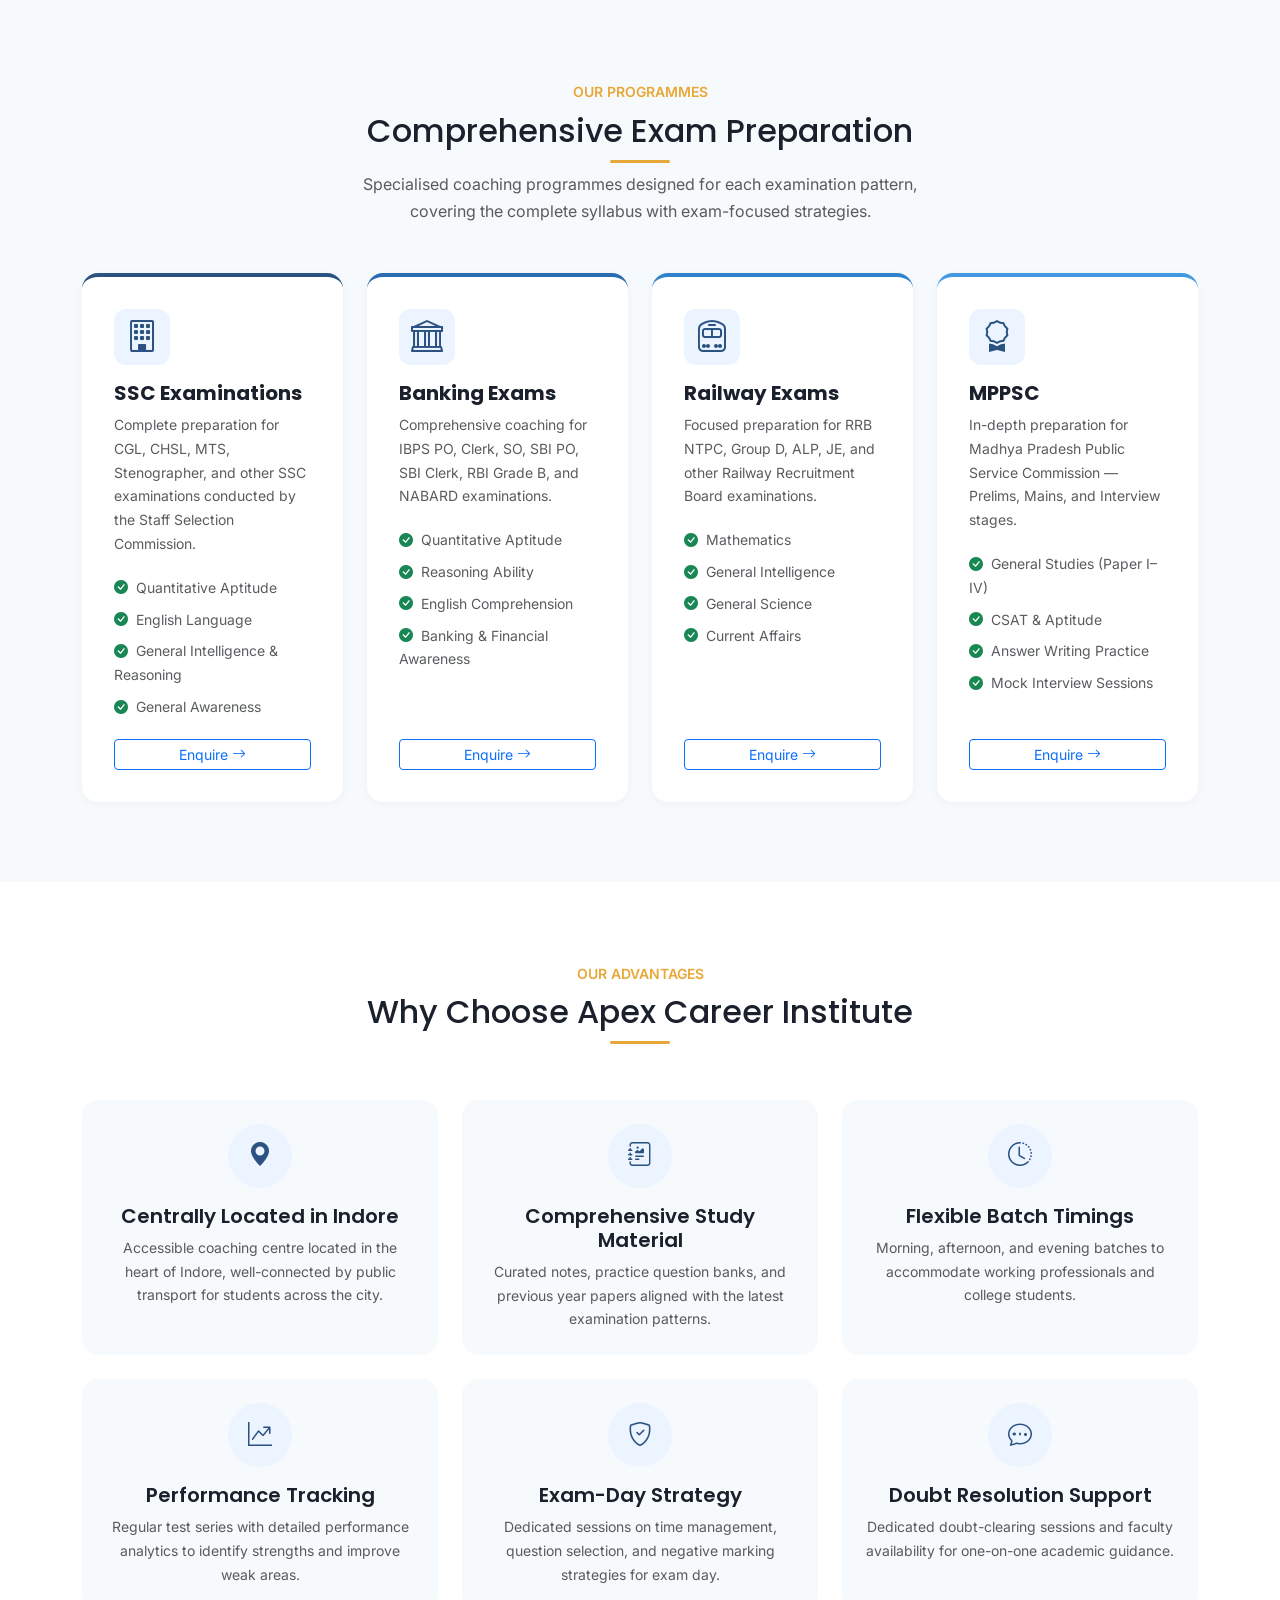
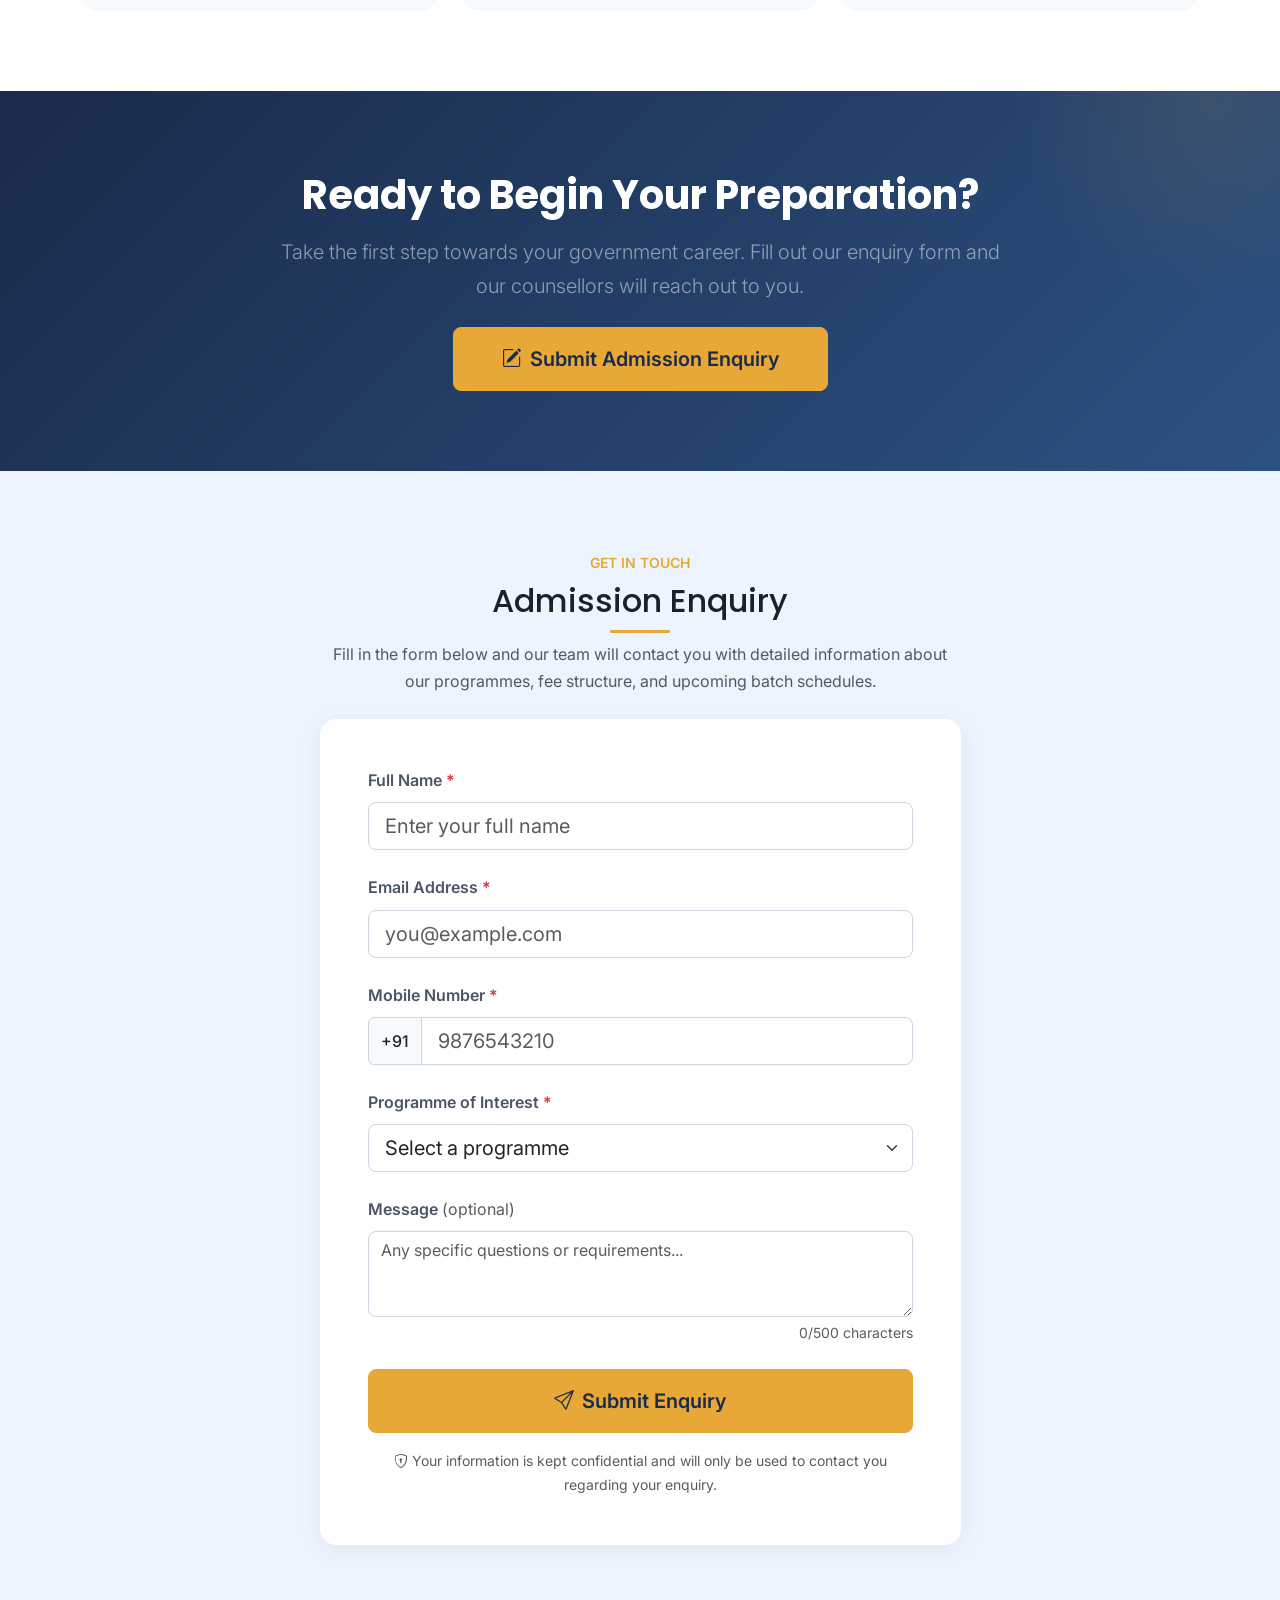
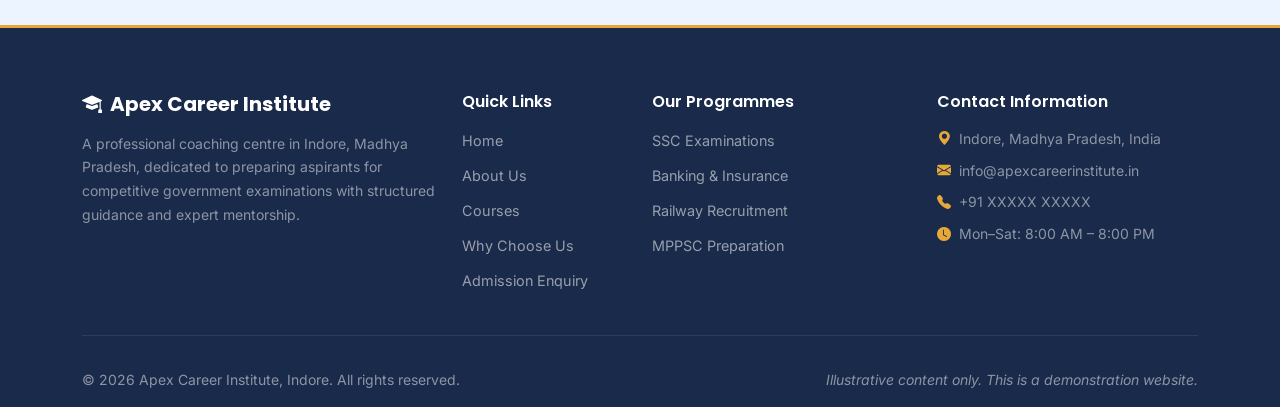
==== commit ac549cf5: "Integrate institute logo ICON.jpg and favicon into navigation and header" ====
--- a/website/index.html
+++ b/website/index.html
@@ -8,6 +8,10 @@
     <meta name="author" content="Apex Career Institute">
     <title>Apex Career Institute — Premier Competitive Exam Coaching in Indore</title>
 
+    <!-- Favicon -->
+    <link rel="icon" type="image/x-icon" href="favicon.ico">
+    <link rel="icon" type="image/jpeg" href="ICON.jpg">
+
     <!-- Preconnect for performance -->
     <link rel="preconnect" href="https://fonts.googleapis.com">
     <link rel="preconnect" href="https://fonts.gstatic.com" crossorigin>
@@ -32,8 +36,9 @@
     <!-- ===== NAVBAR ===== -->
     <nav class="navbar navbar-expand-lg navbar-dark navbar-custom fixed-top" id="mainNav" aria-label="Main navigation">
         <div class="container">
-            <a class="navbar-brand fw-bold" href="#">
-                <i class="bi bi-mortarboard-fill me-2" aria-hidden="true"></i>Apex Career Institute
+            <a class="navbar-brand fw-bold d-flex align-items-center" href="#">
+                <img src="ICON.jpg" alt="Apex Career Institute Logo" class="institute-logo me-2">
+                <span>Apex Career Institute</span>
             </a>
             <button class="navbar-toggler border-0" type="button" data-bs-toggle="offcanvas" data-bs-target="#navbarOffcanvas" aria-controls="navbarOffcanvas" aria-label="Toggle navigation">
                 <span class="navbar-toggler-icon"></span>
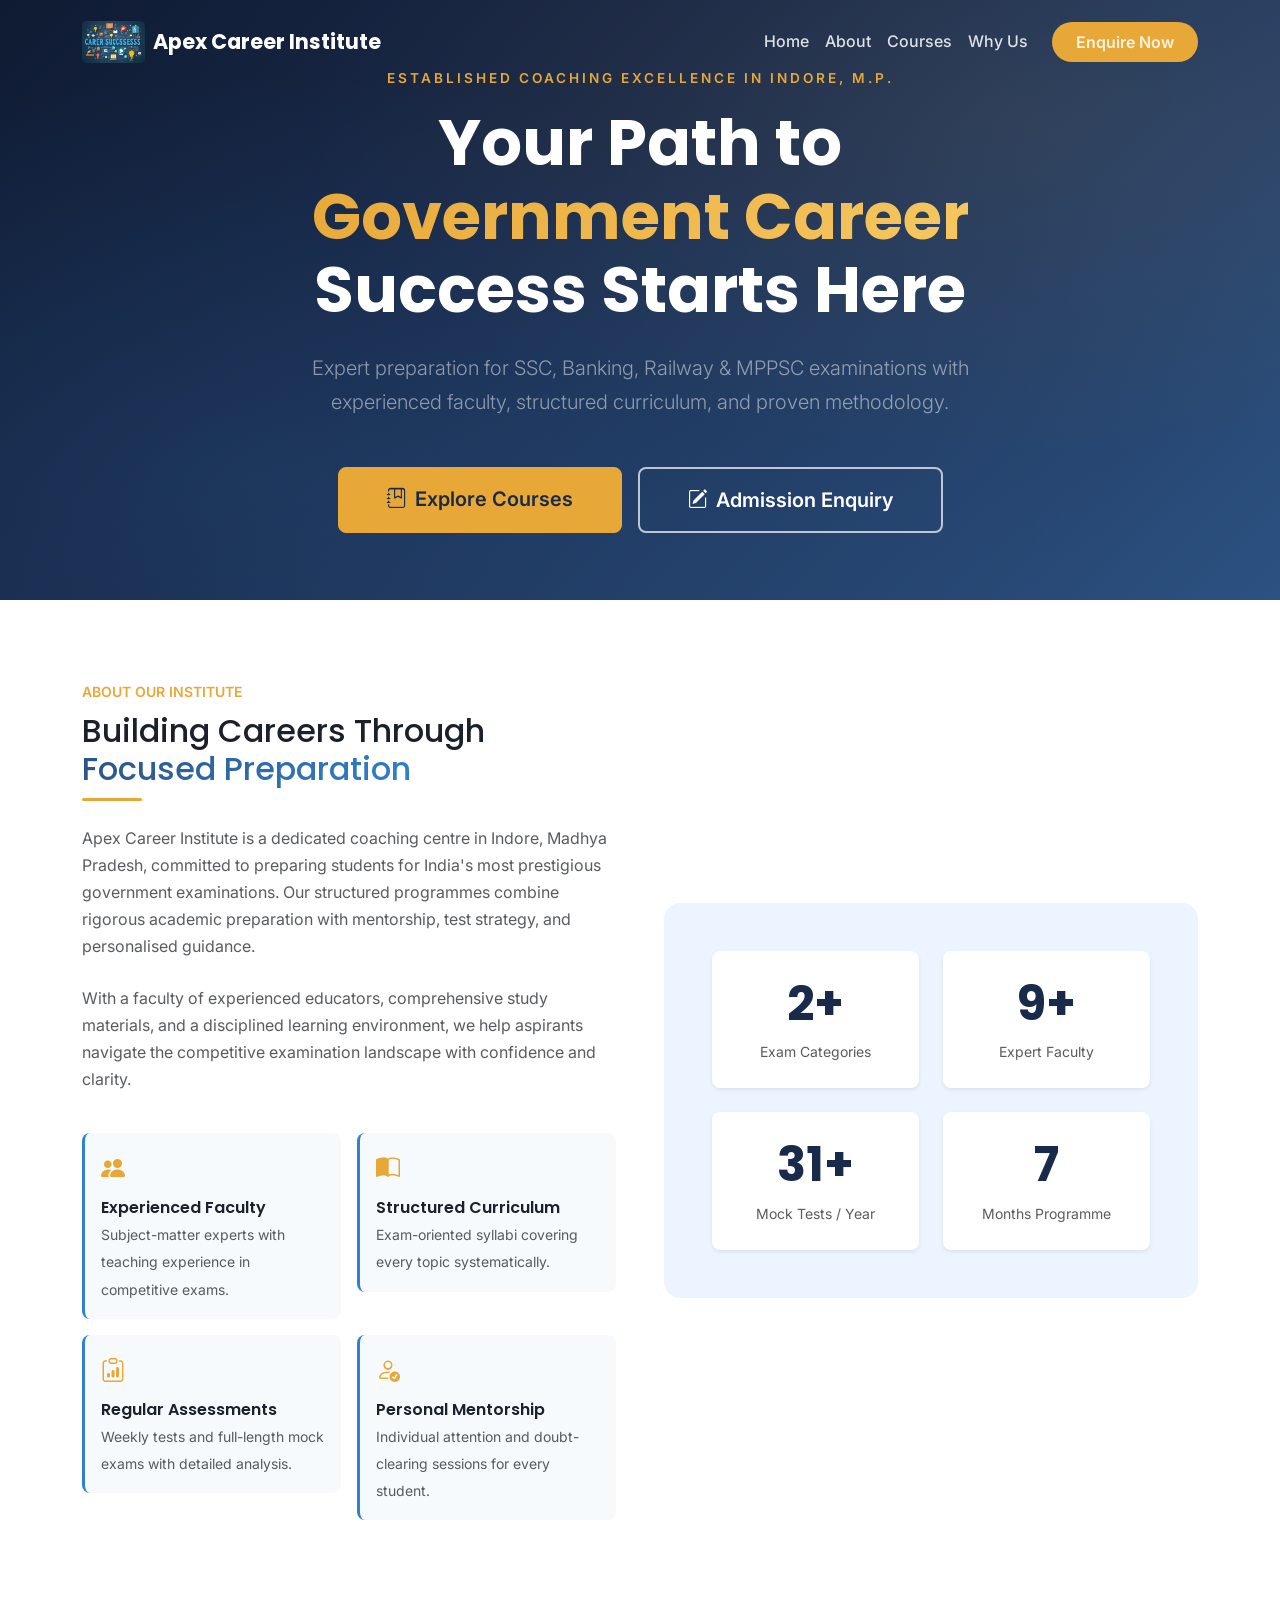
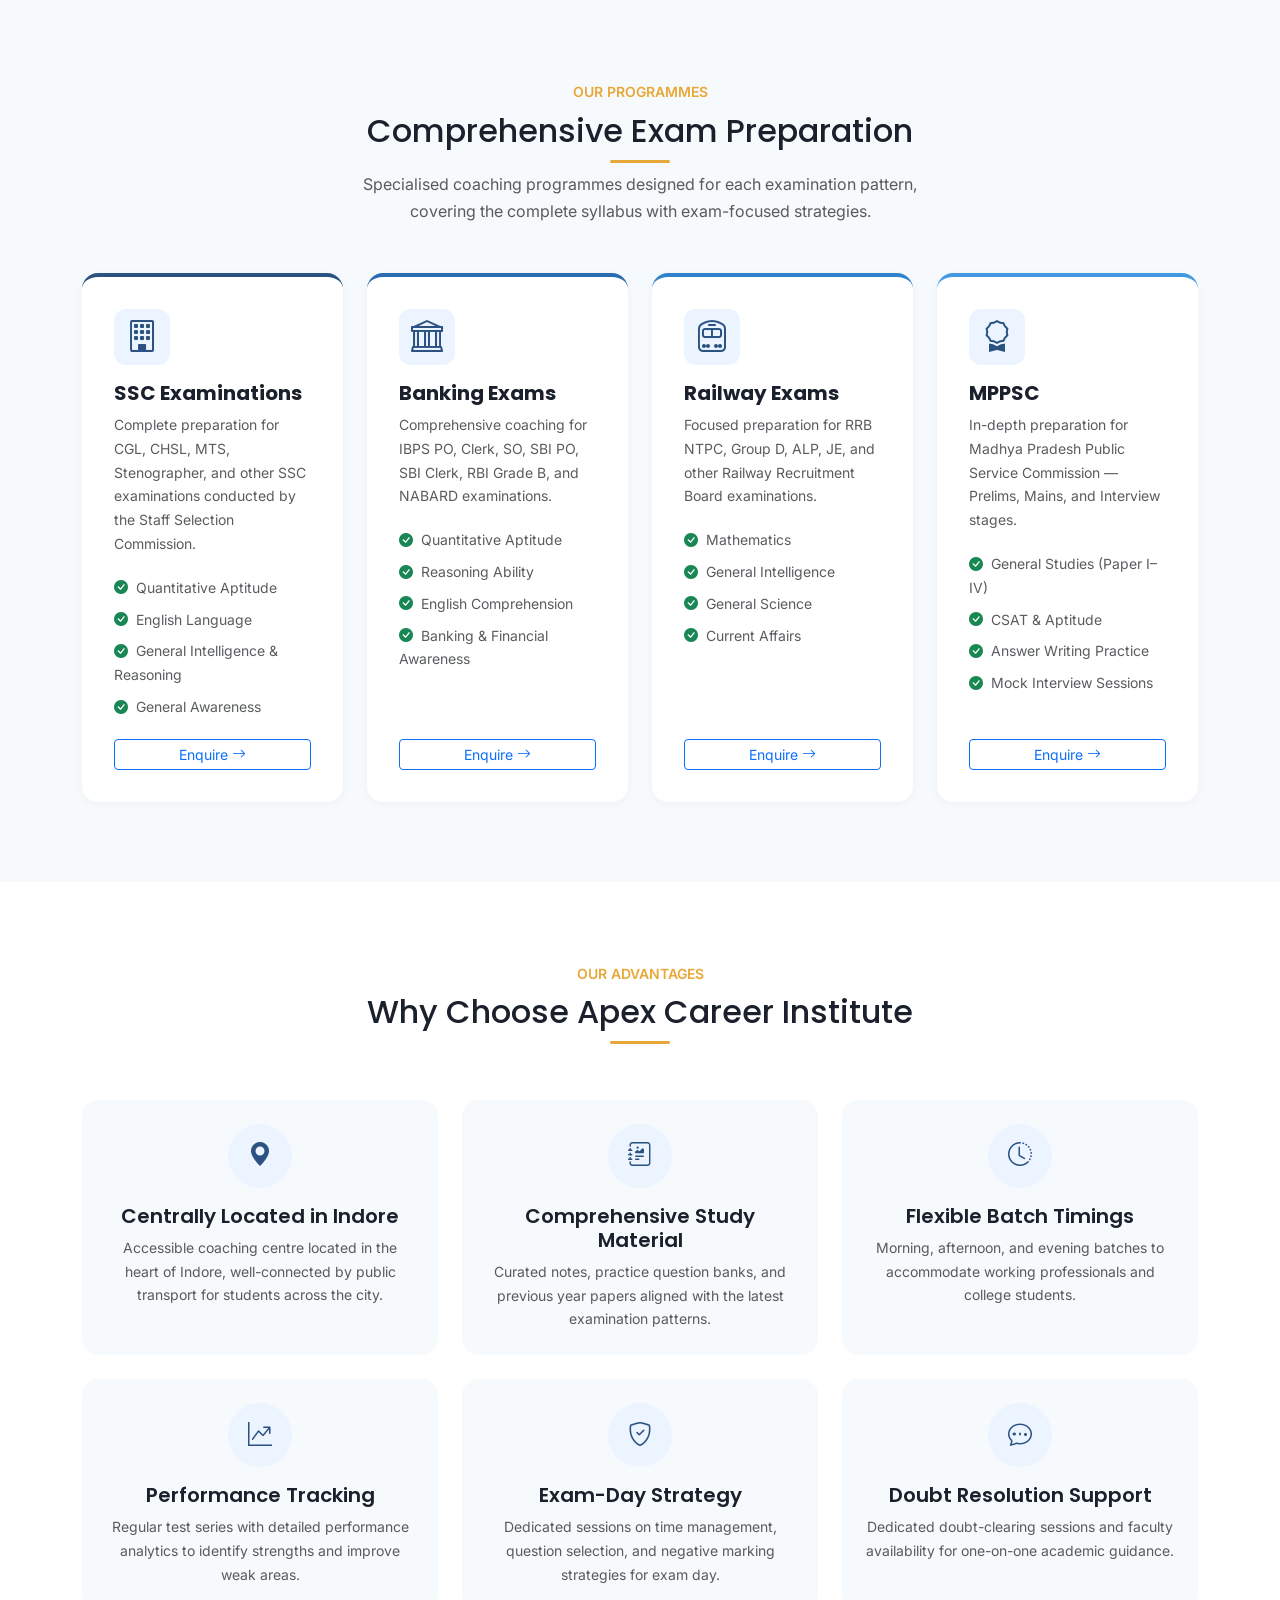
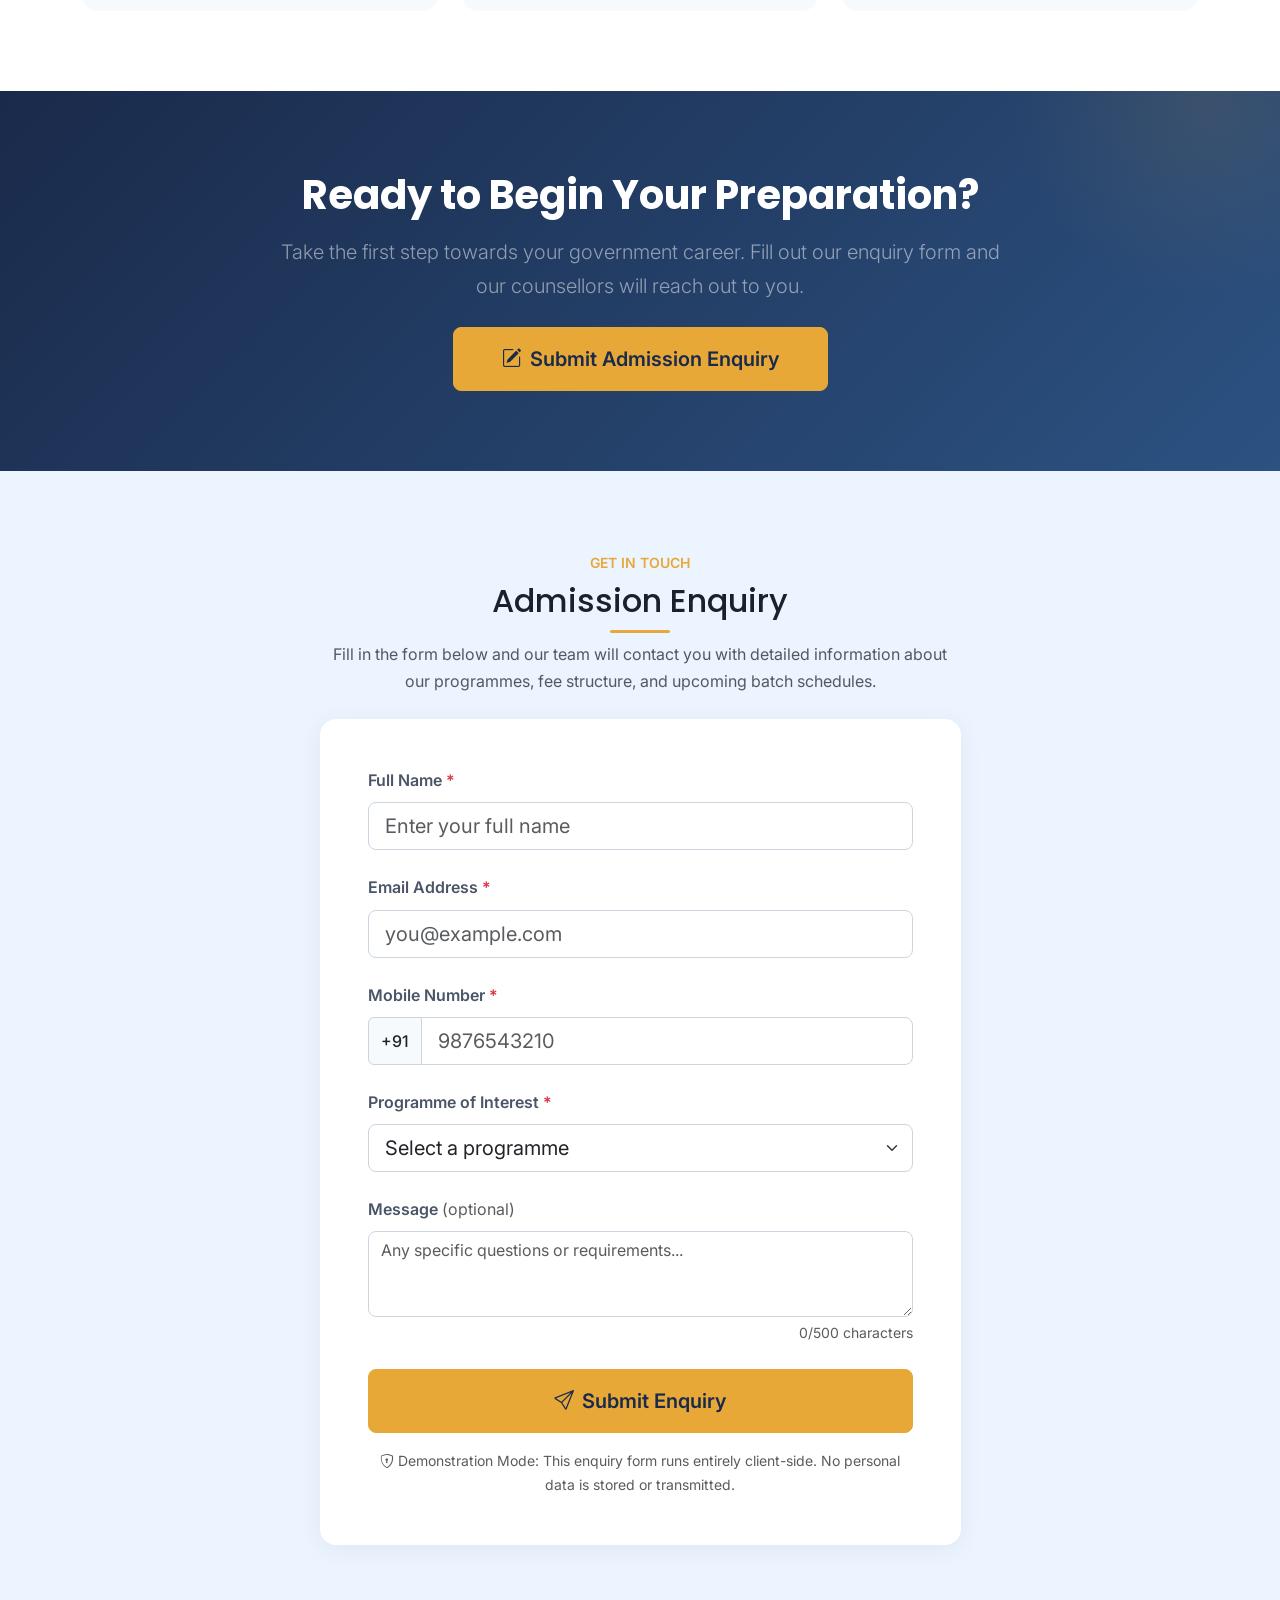
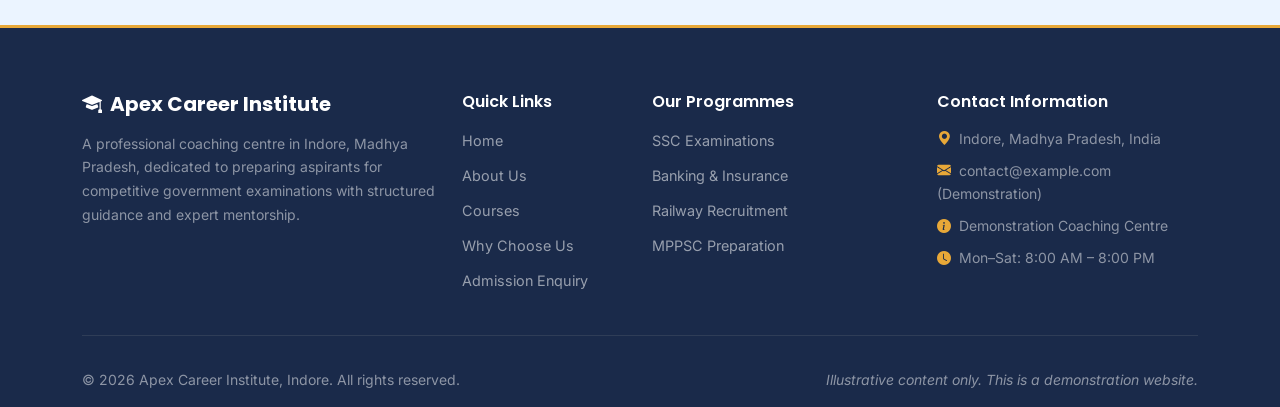
==== commit 99934fa5: "Finalize website: clickable logo, unicode marks name validation, demo disclaimers, GitHub Pages work" ====
--- a/website/index.html
+++ b/website/index.html
@@ -36,7 +36,7 @@
     <!-- ===== NAVBAR ===== -->
     <nav class="navbar navbar-expand-lg navbar-dark navbar-custom fixed-top" id="mainNav" aria-label="Main navigation">
         <div class="container">
-            <a class="navbar-brand fw-bold d-flex align-items-center" href="#">
+            <a class="navbar-brand fw-bold d-flex align-items-center" href="#home" aria-label="Apex Career Institute - Return to Homepage">
                 <img src="ICON.jpg" alt="Apex Career Institute Logo" class="institute-logo me-2">
                 <span>Apex Career Institute</span>
             </a>
@@ -428,7 +428,7 @@
                                     </div>
 
                                     <p class="text-muted text-center small mt-3 mb-0">
-                                        <i class="bi bi-shield-lock me-1" aria-hidden="true"></i>Your information is kept confidential and will only be used to contact you regarding your enquiry.
+                                        <i class="bi bi-shield-lock me-1" aria-hidden="true"></i>Demonstration Mode: This enquiry form runs entirely client-side. No personal data is stored or transmitted.
                                     </p>
                                 </form>
                             </div>
@@ -439,8 +439,8 @@
                                     <div class="mb-3">
                                         <i class="bi bi-check-circle-fill text-success display-3" aria-hidden="true"></i>
                                     </div>
-                                    <h3 class="fw-bold mb-2">Enquiry Submitted Successfully!</h3>
-                                    <p class="text-muted mb-4">Thank you for your interest in Apex Career Institute. Our academic counsellors will contact you within 24–48 hours with detailed information about your selected programme.</p>
+                                    <h3 class="fw-bold mb-2">Enquiry Validated Successfully!</h3>
+                                    <p class="text-muted mb-4">Thank you for testing the Apex Career Institute prototype. Your form inputs passed all validation checks. (Demonstration website — no backend enquiry was transmitted).</p>
                                     <button type="button" class="btn btn-outline-primary" id="submitAnother">
                                         <i class="bi bi-plus-circle me-2" aria-hidden="true"></i>Submit Another Enquiry
                                     </button>
@@ -497,10 +497,10 @@
                             <i class="bi bi-geo-alt-fill me-2 text-accent" aria-hidden="true"></i>Indore, Madhya Pradesh, India
                         </li>
                         <li class="mb-2">
-                            <i class="bi bi-envelope-fill me-2 text-accent" aria-hidden="true"></i>info@apexcareerinstitute.in
+                            <i class="bi bi-envelope-fill me-2 text-accent" aria-hidden="true"></i>contact@example.com (Demonstration)
                         </li>
                         <li class="mb-2">
-                            <i class="bi bi-telephone-fill me-2 text-accent" aria-hidden="true"></i>+91 XXXXX XXXXX
+                            <i class="bi bi-info-circle-fill me-2 text-accent" aria-hidden="true"></i>Demonstration Coaching Centre
                         </li>
                         <li>
                             <i class="bi bi-clock-fill me-2 text-accent" aria-hidden="true"></i>Mon–Sat: 8:00 AM – 8:00 PM
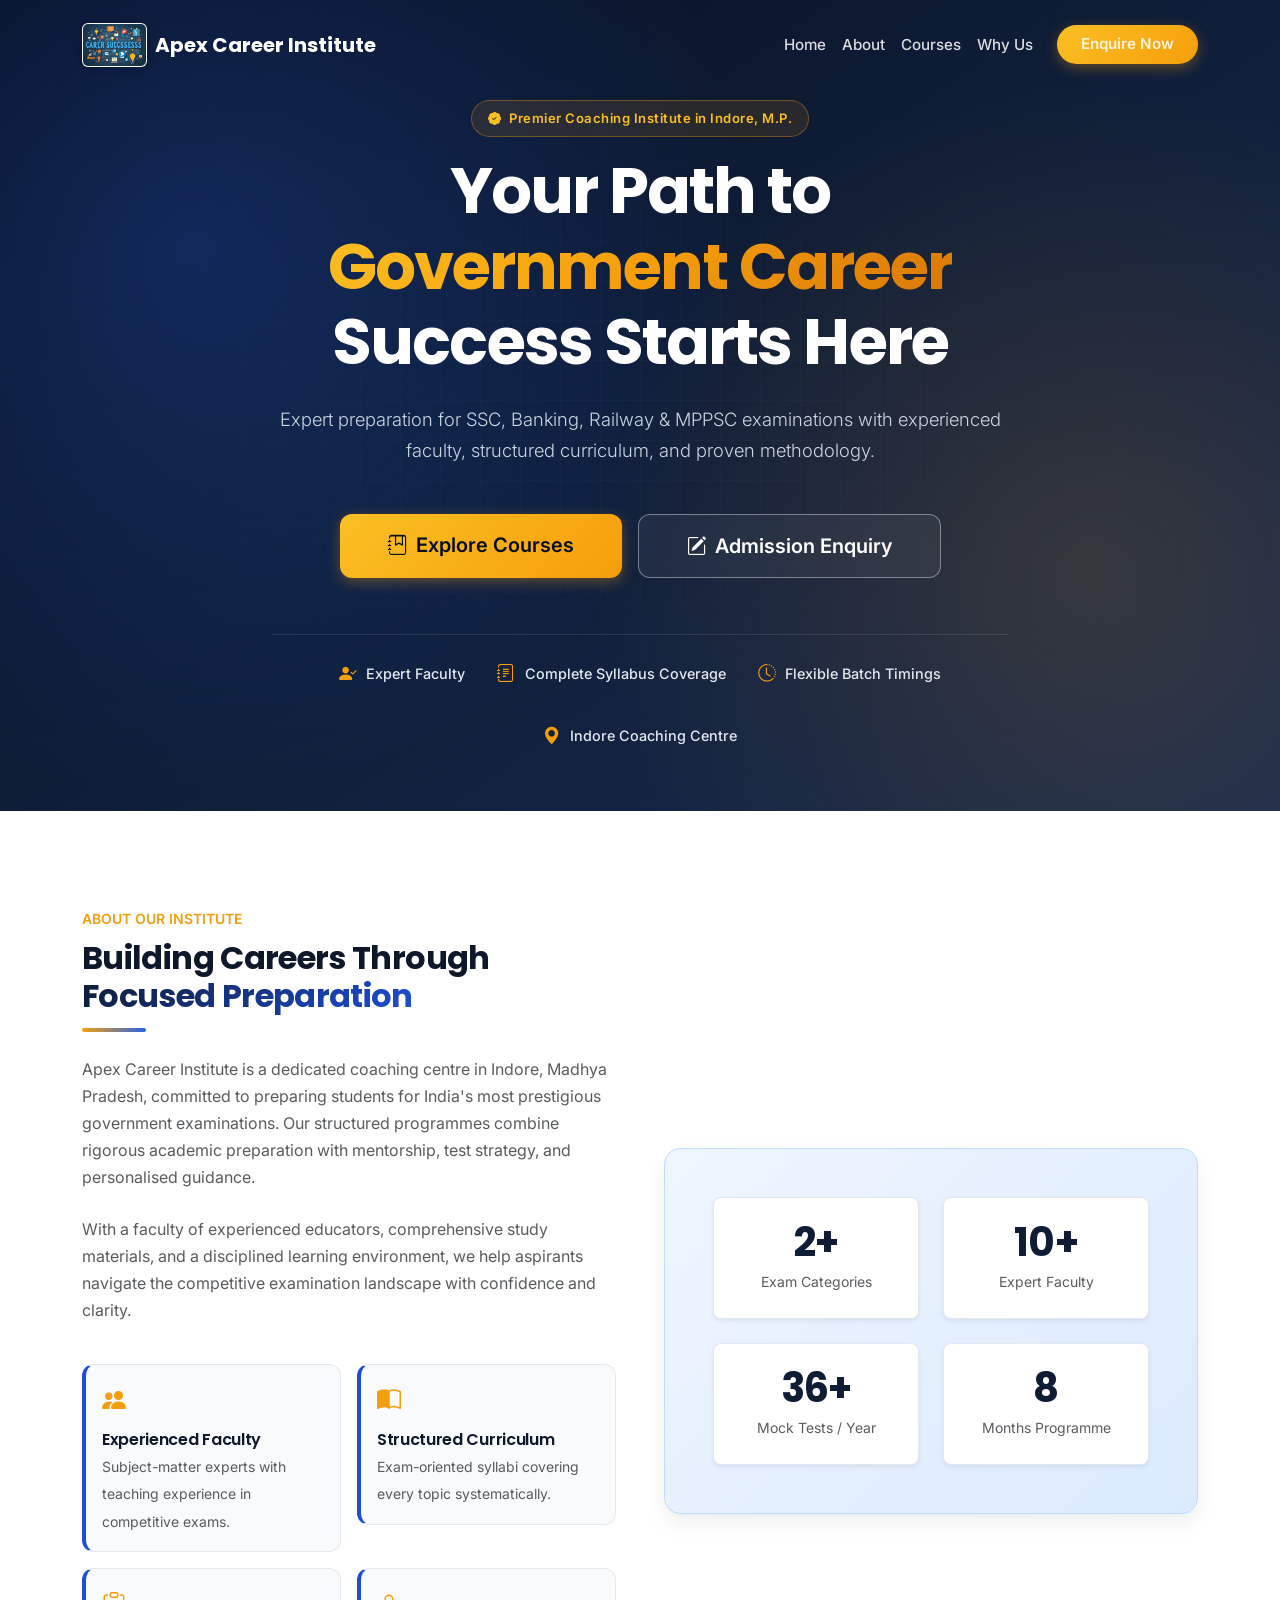
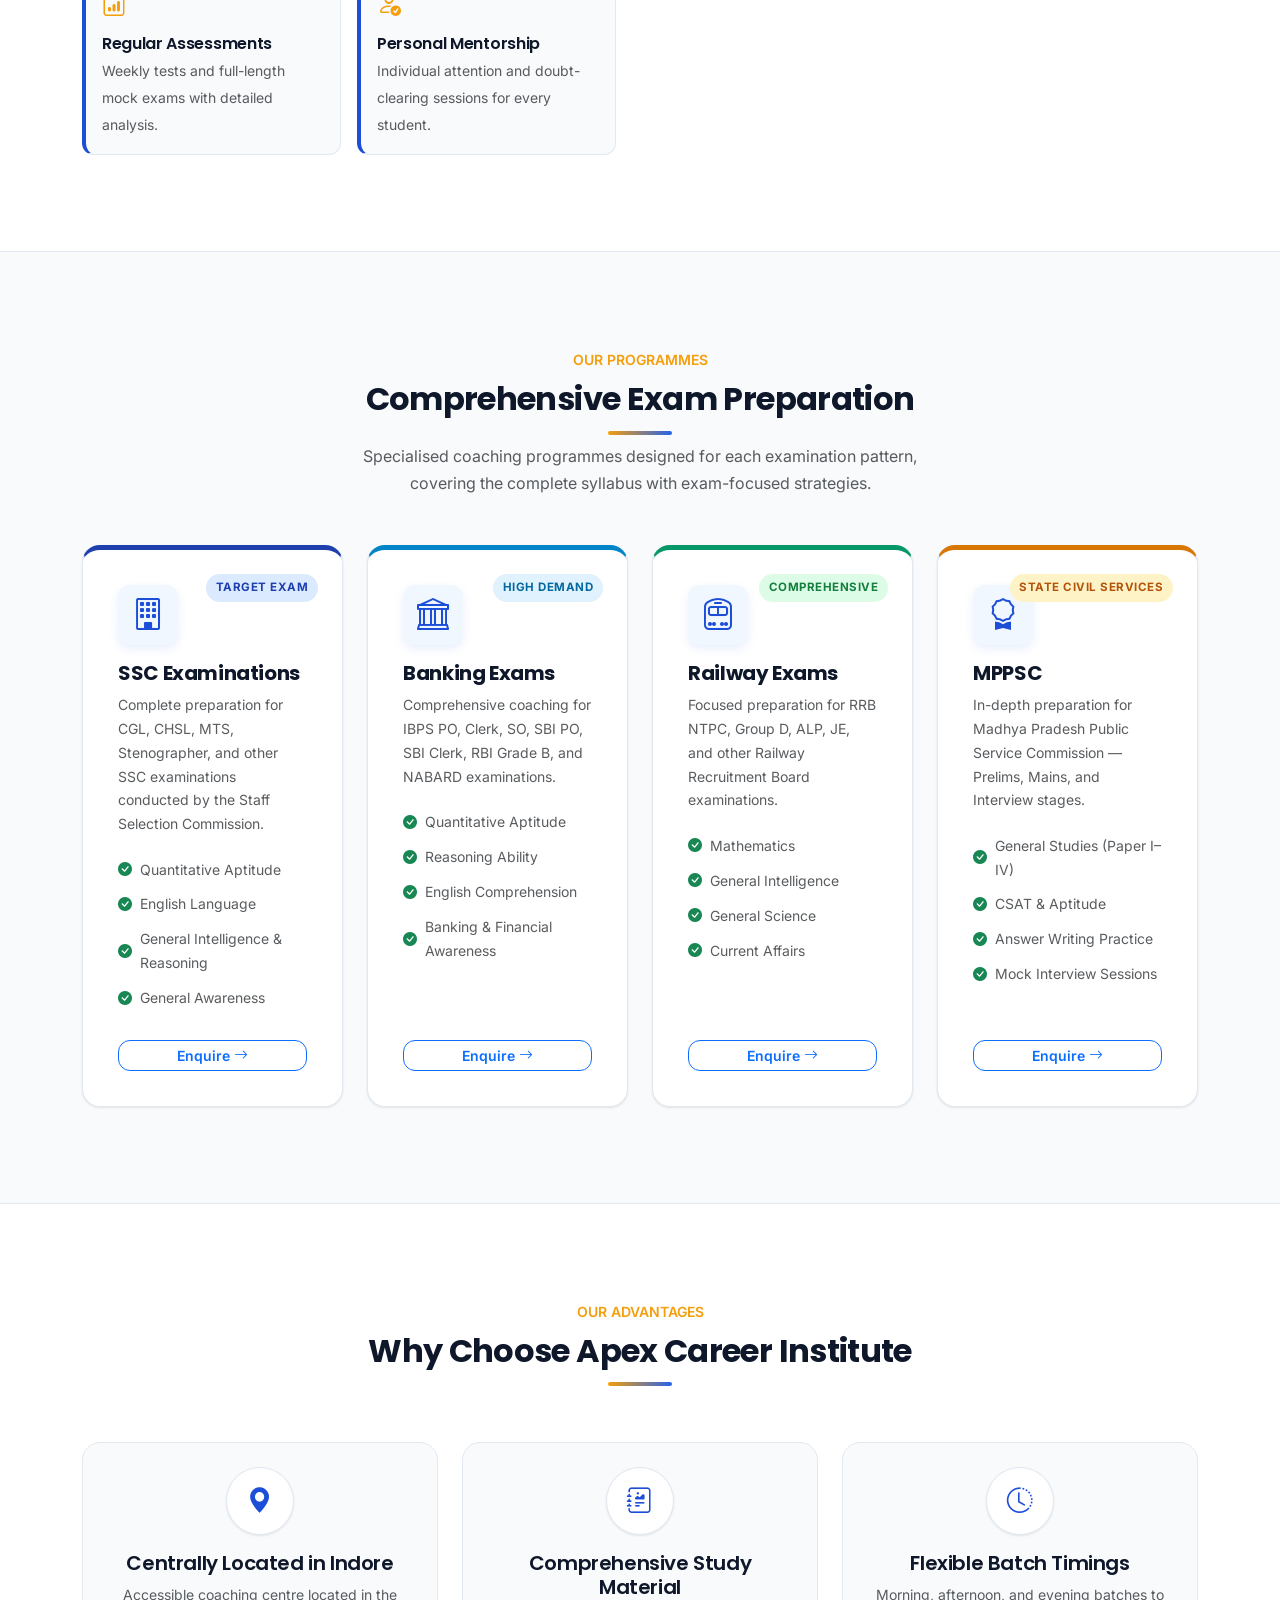
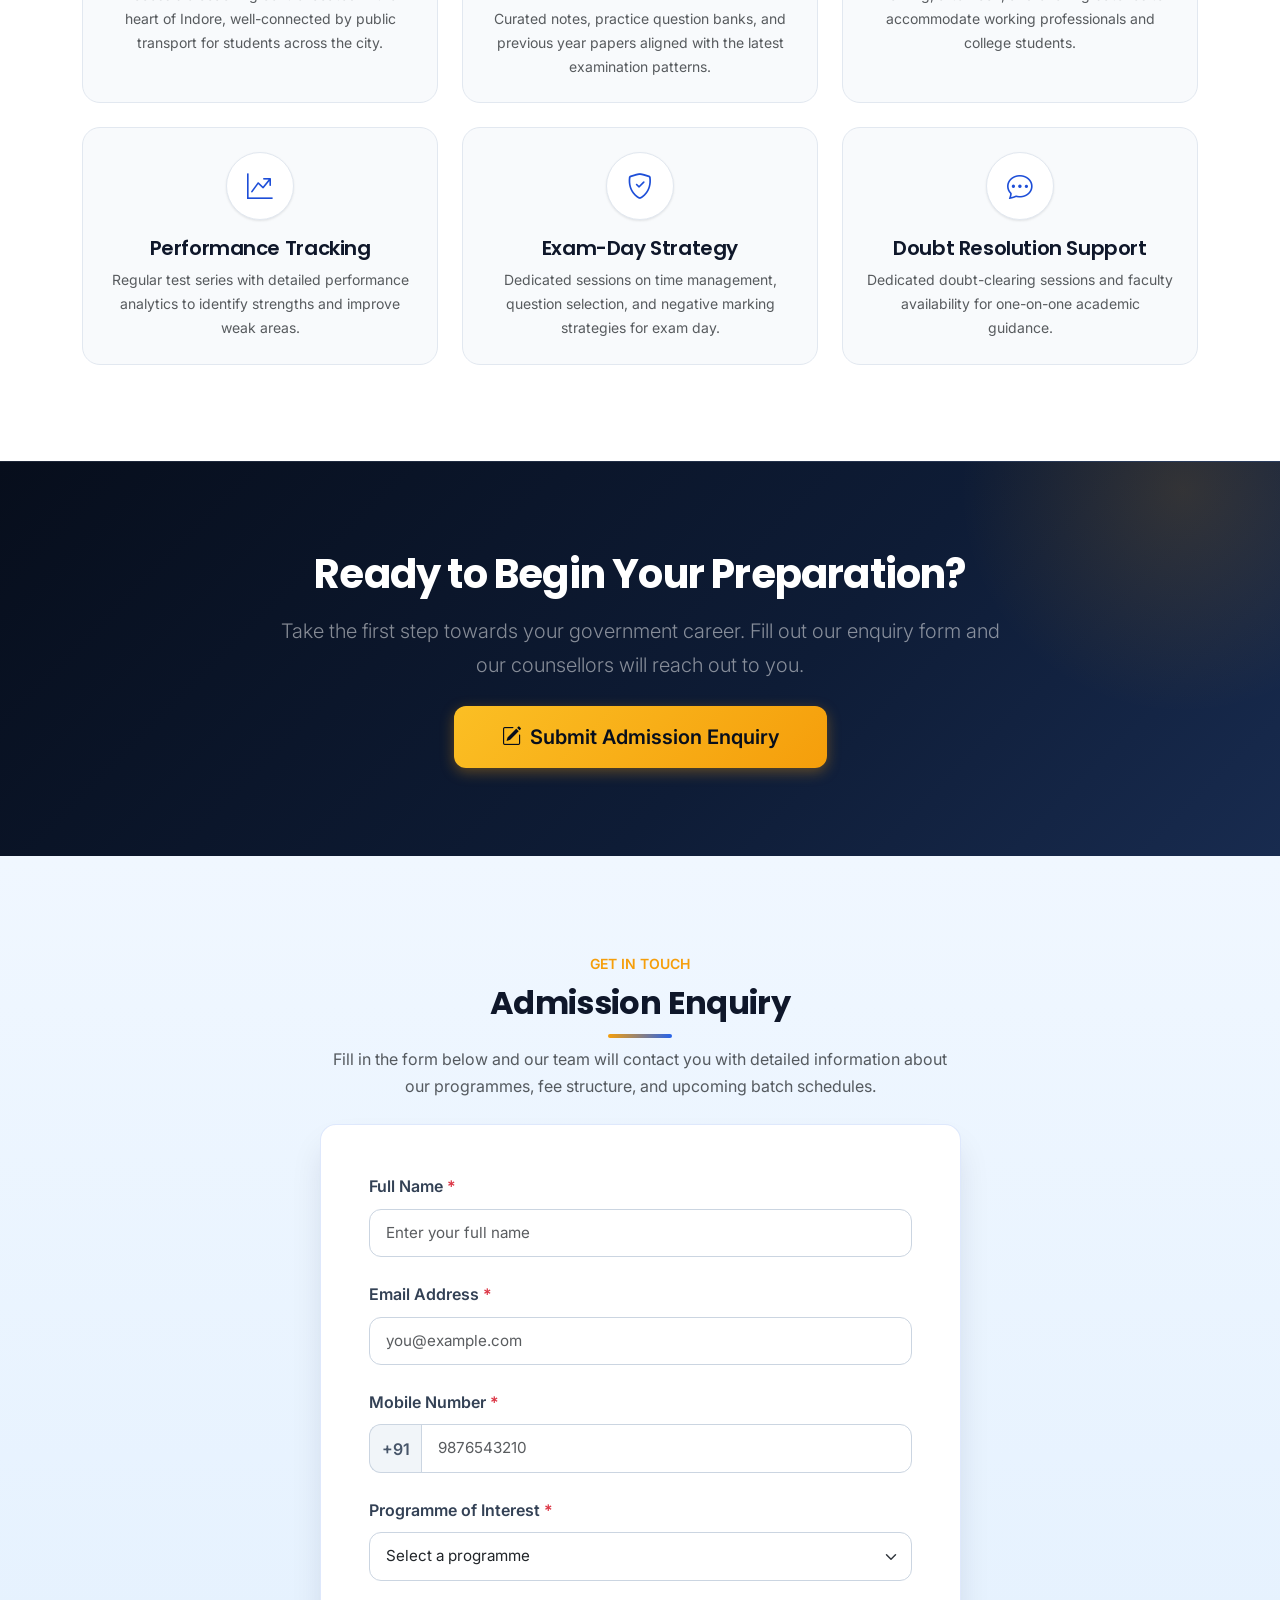
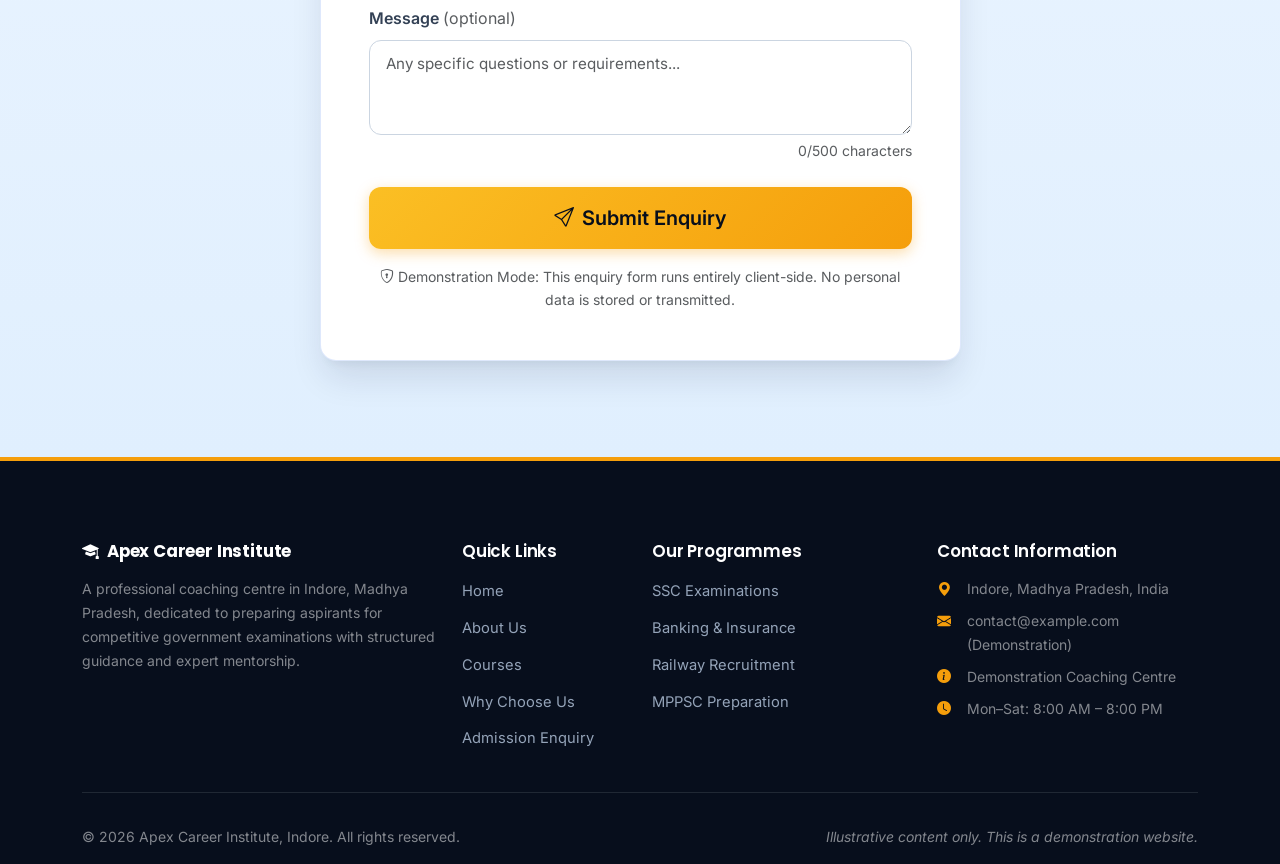
==== commit 63159519: "Elevate frontend design: premium lighting, trust badges, refined course cards, modern typography and" ====
--- a/website/index.html
+++ b/website/index.html
@@ -73,7 +73,11 @@
         <div class="container position-relative" style="z-index: 2;">
             <div class="row justify-content-center text-center">
                 <div class="col-lg-9 col-xl-8">
-                    <p class="hero-tagline text-uppercase fw-semibold mb-3 fade-in-up">Established Coaching Excellence in Indore, M.P.</p>
+                    <div class="mb-3">
+                        <span class="trust-badge fade-in-up">
+                            <i class="bi bi-patch-check-fill me-2" aria-hidden="true"></i>Premier Coaching Institute in Indore, M.P.
+                        </span>
+                    </div>
                     <h1 class="hero-title display-3 fw-bold text-white mb-4 fade-in-up">
                         Your Path to <span class="text-gradient-gold">Government Career</span> Success Starts Here
                     </h1>
@@ -87,6 +91,25 @@
                         <a href="#enquiry" class="btn btn-outline-custom btn-lg px-5 py-3 fw-semibold">
                             <i class="bi bi-pencil-square me-2" aria-hidden="true"></i>Admission Enquiry
                         </a>
+                    </div>
+                    
+                    <div class="hero-trust-strip fade-in-up">
+                        <div class="hero-trust-item">
+                            <i class="bi bi-person-check-fill" aria-hidden="true"></i>
+                            <span>Expert Faculty</span>
+                        </div>
+                        <div class="hero-trust-item">
+                            <i class="bi bi-journal-text" aria-hidden="true"></i>
+                            <span>Complete Syllabus Coverage</span>
+                        </div>
+                        <div class="hero-trust-item">
+                            <i class="bi bi-clock-history" aria-hidden="true"></i>
+                            <span>Flexible Batch Timings</span>
+                        </div>
+                        <div class="hero-trust-item">
+                            <i class="bi bi-geo-alt-fill" aria-hidden="true"></i>
+                            <span>Indore Coaching Centre</span>
+                        </div>
                     </div>
                 </div>
             </div>
@@ -147,25 +170,25 @@
                             <div class="row g-4">
                                 <div class="col-6">
                                     <div class="stat-card bg-white rounded-3 p-4 shadow-sm">
-                                        <div class="counter display-5 fw-bold text-navy" data-target="4" data-suffix="+">0</div>
+                                        <div class="counter display-5 fw-bold text-navy" data-target="4" data-suffix="+">4+</div>
                                         <p class="text-muted small mt-2 mb-0">Exam Categories</p>
                                     </div>
                                 </div>
                                 <div class="col-6">
                                     <div class="stat-card bg-white rounded-3 p-4 shadow-sm">
-                                        <div class="counter display-5 fw-bold text-navy" data-target="15" data-suffix="+">0</div>
+                                        <div class="counter display-5 fw-bold text-navy" data-target="15" data-suffix="+">15+</div>
                                         <p class="text-muted small mt-2 mb-0">Expert Faculty</p>
                                     </div>
                                 </div>
                                 <div class="col-6">
                                     <div class="stat-card bg-white rounded-3 p-4 shadow-sm">
-                                        <div class="counter display-5 fw-bold text-navy" data-target="50" data-suffix="+">0</div>
+                                        <div class="counter display-5 fw-bold text-navy" data-target="50" data-suffix="+">50+</div>
                                         <p class="text-muted small mt-2 mb-0">Mock Tests / Year</p>
                                     </div>
                                 </div>
                                 <div class="col-6">
                                     <div class="stat-card bg-white rounded-3 p-4 shadow-sm">
-                                        <div class="counter display-5 fw-bold text-navy" data-target="12" data-suffix="">0</div>
+                                        <div class="counter display-5 fw-bold text-navy" data-target="12" data-suffix="">12</div>
                                         <p class="text-muted small mt-2 mb-0">Months Programme</p>
                                     </div>
                                 </div>
@@ -188,12 +211,13 @@
                     <!-- SSC -->
                     <div class="col-lg-3 col-md-6 fade-in-up">
                         <div class="course-card h-100" data-course="ssc">
+                            <span class="course-badge">Target Exam</span>
                             <div class="course-icon-wrap mb-3">
                                 <i class="bi bi-building fs-2" aria-hidden="true"></i>
                             </div>
                             <h5 class="fw-bold mb-2">SSC Examinations</h5>
                             <p class="text-muted small mb-3">Complete preparation for CGL, CHSL, MTS, Stenographer, and other SSC examinations conducted by the Staff Selection Commission.</p>
-                            <ul class="course-highlights list-unstyled small text-muted">
+                            <ul class="course-highlights list-unstyled small text-muted mb-4">
                                 <li><i class="bi bi-check-circle-fill text-success me-2" aria-hidden="true"></i>Quantitative Aptitude</li>
                                 <li><i class="bi bi-check-circle-fill text-success me-2" aria-hidden="true"></i>English Language</li>
                                 <li><i class="bi bi-check-circle-fill text-success me-2" aria-hidden="true"></i>General Intelligence &amp; Reasoning</li>
@@ -205,12 +229,13 @@
                     <!-- Banking -->
                     <div class="col-lg-3 col-md-6 fade-in-up">
                         <div class="course-card h-100" data-course="banking">
+                            <span class="course-badge">High Demand</span>
                             <div class="course-icon-wrap mb-3">
                                 <i class="bi bi-bank fs-2" aria-hidden="true"></i>
                             </div>
                             <h5 class="fw-bold mb-2">Banking Exams</h5>
                             <p class="text-muted small mb-3">Comprehensive coaching for IBPS PO, Clerk, SO, SBI PO, SBI Clerk, RBI Grade B, and NABARD examinations.</p>
-                            <ul class="course-highlights list-unstyled small text-muted">
+                            <ul class="course-highlights list-unstyled small text-muted mb-4">
                                 <li><i class="bi bi-check-circle-fill text-success me-2" aria-hidden="true"></i>Quantitative Aptitude</li>
                                 <li><i class="bi bi-check-circle-fill text-success me-2" aria-hidden="true"></i>Reasoning Ability</li>
                                 <li><i class="bi bi-check-circle-fill text-success me-2" aria-hidden="true"></i>English Comprehension</li>
@@ -222,12 +247,13 @@
                     <!-- Railway -->
                     <div class="col-lg-3 col-md-6 fade-in-up">
                         <div class="course-card h-100" data-course="railway">
+                            <span class="course-badge">Comprehensive</span>
                             <div class="course-icon-wrap mb-3">
                                 <i class="bi bi-train-front fs-2" aria-hidden="true"></i>
                             </div>
                             <h5 class="fw-bold mb-2">Railway Exams</h5>
                             <p class="text-muted small mb-3">Focused preparation for RRB NTPC, Group D, ALP, JE, and other Railway Recruitment Board examinations.</p>
-                            <ul class="course-highlights list-unstyled small text-muted">
+                            <ul class="course-highlights list-unstyled small text-muted mb-4">
                                 <li><i class="bi bi-check-circle-fill text-success me-2" aria-hidden="true"></i>Mathematics</li>
                                 <li><i class="bi bi-check-circle-fill text-success me-2" aria-hidden="true"></i>General Intelligence</li>
                                 <li><i class="bi bi-check-circle-fill text-success me-2" aria-hidden="true"></i>General Science</li>
@@ -239,12 +265,13 @@
                     <!-- MPPSC -->
                     <div class="col-lg-3 col-md-6 fade-in-up">
                         <div class="course-card h-100" data-course="mppsc">
+                            <span class="course-badge">State Civil Services</span>
                             <div class="course-icon-wrap mb-3">
                                 <i class="bi bi-award fs-2" aria-hidden="true"></i>
                             </div>
                             <h5 class="fw-bold mb-2">MPPSC</h5>
                             <p class="text-muted small mb-3">In-depth preparation for Madhya Pradesh Public Service Commission — Prelims, Mains, and Interview stages.</p>
-                            <ul class="course-highlights list-unstyled small text-muted">
+                            <ul class="course-highlights list-unstyled small text-muted mb-4">
                                 <li><i class="bi bi-check-circle-fill text-success me-2" aria-hidden="true"></i>General Studies (Paper I–IV)</li>
                                 <li><i class="bi bi-check-circle-fill text-success me-2" aria-hidden="true"></i>CSAT &amp; Aptitude</li>
                                 <li><i class="bi bi-check-circle-fill text-success me-2" aria-hidden="true"></i>Answer Writing Practice</li>
--- a/website/css/styles.css
+++ b/website/css/styles.css
@@ -0,0 +1,848 @@
+/* ============================================================
+   Apex Career Institute — Premium Custom Stylesheet
+   Modern, trustworthy, polished design for competitive coaching.
+   Supplements Bootstrap 5.3.
+   ============================================================ */
+
+/* ----- Design Tokens & Variables ----- */
+:root {
+    --aci-navy: #0e1c36;
+    --aci-navy-dark: #070e1c;
+    --aci-navy-light: #182b4f;
+    --aci-blue: #1d4ed8;
+    --aci-accent-blue: #2563eb;
+    --aci-blue-soft: #dbeafe;
+    --aci-light-blue: #f0f7ff;
+    --aci-gold: #f59e0b;
+    --aci-gold-hover: #d97706;
+    --aci-gold-soft: #fef3c7;
+    --aci-gold-glow: rgba(245, 158, 11, 0.35);
+    --aci-text-dark: #0f172a;
+    --aci-text-body: #334155;
+    --aci-text-muted: #64748b;
+    --aci-light-gray: #f8fafc;
+    --aci-border-light: #e2e8f0;
+    --aci-white: #ffffff;
+    --aci-success: #16a34a;
+    --aci-error: #dc2626;
+    
+    --font-heading: 'Poppins', -apple-system, BlinkMacSystemFont, 'Segoe UI', Roboto, sans-serif;
+    --font-body: 'Inter', -apple-system, BlinkMacSystemFont, 'Segoe UI', Roboto, sans-serif;
+    
+    --shadow-sm: 0 1px 3px rgba(0, 0, 0, 0.06), 0 1px 2px rgba(0, 0, 0, 0.04);
+    --shadow-md: 0 4px 6px -1px rgba(0, 0, 0, 0.07), 0 2px 4px -2px rgba(0, 0, 0, 0.05);
+    --shadow-lg: 0 10px 25px -3px rgba(14, 28, 54, 0.08), 0 4px 6px -4px rgba(14, 28, 54, 0.04);
+    --shadow-xl: 0 20px 35px -5px rgba(14, 28, 54, 0.12), 0 8px 10px -6px rgba(14, 28, 54, 0.06);
+    --shadow-gold: 0 8px 24px -4px rgba(245, 158, 11, 0.4);
+    
+    --radius-sm: 8px;
+    --radius-md: 12px;
+    --radius-lg: 18px;
+    --radius-full: 9999px;
+}
+
+/* ----- Global Resets & Base ----- */
+html {
+    scroll-behavior: smooth;
+}
+
+body {
+    font-family: var(--font-body);
+    color: var(--aci-text-body);
+    background-color: var(--aci-white);
+    line-height: 1.7;
+    overflow-x: hidden;
+    -webkit-font-smoothing: antialiased;
+}
+
+h1, h2, h3, h4, h5, h6,
+.display-1, .display-2, .display-3, .display-4, .display-5, .display-6 {
+    font-family: var(--font-heading);
+    color: var(--aci-text-dark);
+    font-weight: 700;
+    letter-spacing: -0.02em;
+}
+
+img {
+    max-width: 100%;
+    height: auto;
+}
+
+/* ----- Accessibility: Skip Link ----- */
+.skip-link {
+    position: absolute;
+    top: -100%;
+    left: 1rem;
+    z-index: 10000;
+    padding: 0.75rem 1.5rem;
+    background: var(--aci-gold);
+    color: var(--aci-navy-dark);
+    font-weight: 700;
+    border-radius: 0 0 var(--radius-sm) var(--radius-sm);
+    text-decoration: none;
+    box-shadow: var(--shadow-lg);
+    transition: top 0.2s ease;
+}
+
+.skip-link:focus {
+    top: 0;
+}
+
+/* ----- Focus Visible ----- */
+:focus-visible {
+    outline: 3px solid var(--aci-accent-blue);
+    outline-offset: 3px;
+}
+
+/* ----- Badges & Micro-UI ----- */
+.trust-badge {
+    display: inline-flex;
+    align-items: center;
+    padding: 0.4rem 1rem;
+    background: rgba(245, 158, 11, 0.12);
+    border: 1px solid rgba(245, 158, 11, 0.35);
+    border-radius: var(--radius-full);
+    color: #fbbf24;
+    font-size: 0.82rem;
+    font-weight: 600;
+    letter-spacing: 0.5px;
+    backdrop-filter: blur(8px);
+}
+
+.section-tag {
+    display: inline-block;
+    font-size: 0.8rem;
+    font-weight: 700;
+    text-transform: uppercase;
+    letter-spacing: 1.5px;
+    color: var(--aci-blue);
+    background: var(--aci-blue-soft);
+    padding: 0.35rem 0.9rem;
+    border-radius: var(--radius-full);
+    margin-bottom: 0.75rem;
+}
+
+/* ----- Utility Typography & Colors ----- */
+.text-gradient-gold {
+    background: linear-gradient(135deg, #fbbf24 0%, #f59e0b 50%, #d97706 100%);
+    -webkit-background-clip: text;
+    -webkit-text-fill-color: transparent;
+    background-clip: text;
+}
+
+.text-gradient {
+    background: linear-gradient(135deg, #0e1c36 0%, #1d4ed8 100%);
+    -webkit-background-clip: text;
+    -webkit-text-fill-color: transparent;
+    background-clip: text;
+}
+
+.text-accent {
+    color: var(--aci-gold) !important;
+}
+
+.text-navy {
+    color: var(--aci-navy) !important;
+}
+
+/* ----- Section Heading Styling ----- */
+.section-heading {
+    position: relative;
+    display: inline-block;
+    padding-bottom: 1rem;
+    font-weight: 700;
+}
+
+.section-heading::after {
+    content: '';
+    position: absolute;
+    bottom: 0;
+    left: 50%;
+    transform: translateX(-50%);
+    width: 64px;
+    height: 4px;
+    background: linear-gradient(90deg, var(--aci-gold), var(--aci-accent-blue));
+    border-radius: 2px;
+}
+
+.col-lg-6 .section-heading::after {
+    left: 0;
+    transform: none;
+}
+
+/* ----- Premium Buttons ----- */
+.btn {
+    font-weight: 600;
+    border-radius: var(--radius-md);
+    transition: all 0.25s cubic-bezier(0.4, 0, 0.2, 1);
+}
+
+.btn-primary-custom {
+    background: linear-gradient(135deg, #fbbf24 0%, #f59e0b 100%);
+    border: none;
+    color: var(--aci-navy-dark) !important;
+    font-weight: 700;
+    box-shadow: 0 4px 14px rgba(245, 158, 11, 0.35);
+}
+
+.btn-primary-custom:hover,
+.btn-primary-custom:focus-visible {
+    background: linear-gradient(135deg, #f59e0b 0%, #d97706 100%);
+    color: #000 !important;
+    transform: translateY(-2px);
+    box-shadow: var(--shadow-gold);
+}
+
+.btn-primary-custom:active {
+    transform: translateY(0);
+}
+
+.btn-outline-custom {
+    border: 1.5px solid rgba(255, 255, 255, 0.4);
+    color: #ffffff !important;
+    background: rgba(255, 255, 255, 0.05);
+    backdrop-filter: blur(6px);
+}
+
+.btn-outline-custom:hover,
+.btn-outline-custom:focus-visible {
+    background: rgba(255, 255, 255, 0.15);
+    border-color: #ffffff;
+    color: #ffffff !important;
+    transform: translateY(-2px);
+    box-shadow: 0 6px 20px rgba(0, 0, 0, 0.25);
+}
+
+/* ----- Navbar Styling ----- */
+.navbar-custom {
+    background-color: transparent;
+    transition: all 0.3s cubic-bezier(0.4, 0, 0.2, 1);
+    padding: 1.1rem 0;
+}
+
+.navbar-custom.scrolled {
+    background-color: rgba(14, 28, 54, 0.95) !important;
+    backdrop-filter: blur(12px);
+    border-bottom: 1px solid rgba(255, 255, 255, 0.08);
+    box-shadow: var(--shadow-lg);
+    padding: 0.65rem 0;
+}
+
+.navbar-custom .navbar-brand {
+    font-family: var(--font-heading);
+    font-size: 1.25rem;
+    color: #ffffff !important;
+    text-decoration: none;
+    transition: opacity 0.2s ease;
+}
+
+.navbar-custom .navbar-brand:hover {
+    opacity: 0.95;
+}
+
+.institute-logo {
+    height: 44px;
+    width: auto;
+    object-fit: contain;
+    border-radius: 6px;
+    display: inline-block;
+    box-shadow: 0 2px 8px rgba(0, 0, 0, 0.2);
+    border: 1.5px solid rgba(255, 255, 255, 0.2);
+    background: #ffffff;
+}
+
+.navbar-custom .nav-link {
+    color: rgba(255, 255, 255, 0.85) !important;
+    font-weight: 500;
+    font-size: 0.95rem;
+    padding: 0.5rem 1rem;
+    position: relative;
+    transition: color 0.2s ease;
+}
+
+.navbar-custom .nav-link::after {
+    content: '';
+    position: absolute;
+    bottom: -2px;
+    left: 50%;
+    width: 0;
+    height: 2px;
+    background: var(--aci-gold);
+    transition: all 0.25s ease;
+}
+
+.navbar-custom .nav-link:hover::after,
+.navbar-custom .nav-link:focus::after {
+    width: 70%;
+    left: 15%;
+}
+
+.navbar-custom .nav-link:hover,
+.navbar-custom .nav-link:focus {
+    color: #ffffff !important;
+}
+
+.navbar-custom .btn-primary-custom {
+    border-radius: var(--radius-full);
+}
+
+.navbar-custom .btn-primary-custom::after {
+    display: none;
+}
+
+/* ----- Hero Section ----- */
+.hero-section {
+    position: relative;
+    min-height: 100vh;
+    min-height: 680px;
+    background: 
+        radial-gradient(circle at 15% 30%, rgba(37, 99, 235, 0.25) 0%, transparent 45%),
+        radial-gradient(circle at 85% 70%, rgba(245, 158, 11, 0.15) 0%, transparent 40%),
+        linear-gradient(145deg, #070e1c 0%, #0e1c36 45%, #182b4f 100%);
+    overflow: hidden;
+    padding-top: 100px;
+    padding-bottom: 60px;
+}
+
+.hero-overlay {
+    position: absolute;
+    inset: 0;
+    background-image: 
+        linear-gradient(to right, rgba(255, 255, 255, 0.03) 1px, transparent 1px),
+        linear-gradient(to bottom, rgba(255, 255, 255, 0.03) 1px, transparent 1px);
+    background-size: 40px 40px;
+    mask-image: radial-gradient(ellipse at center, rgba(0,0,0,0.8) 0%, transparent 75%);
+    -webkit-mask-image: radial-gradient(ellipse at center, rgba(0,0,0,0.8) 0%, transparent 75%);
+    pointer-events: none;
+}
+
+.hero-tagline {
+    font-size: 0.85rem;
+}
+
+.hero-title {
+    line-height: 1.18;
+    letter-spacing: -0.03em;
+}
+
+.hero-subtitle {
+    font-size: 1.15rem;
+    line-height: 1.7;
+    color: #cbd5e1 !important;
+}
+
+/* Hero Trust Strip */
+.hero-trust-strip {
+    display: flex;
+    justify-content: center;
+    gap: 2rem;
+    flex-wrap: wrap;
+    margin-top: 3.5rem;
+    padding-top: 1.5rem;
+    border-top: 1px solid rgba(255, 255, 255, 0.1);
+}
+
+.hero-trust-item {
+    display: flex;
+    align-items: center;
+    gap: 0.6rem;
+    color: #e2e8f0;
+    font-size: 0.9rem;
+    font-weight: 500;
+}
+
+.hero-trust-item i {
+    color: var(--aci-gold);
+    font-size: 1.1rem;
+}
+
+/* ----- About Section ----- */
+.about-section {
+    padding: 6rem 0;
+    background: var(--aci-white);
+}
+
+.feature-card {
+    background: var(--aci-light-gray);
+    border: 1px solid var(--aci-border-light);
+    border-left: 4px solid var(--aci-blue);
+    border-radius: var(--radius-md);
+    transition: all 0.25s ease;
+}
+
+.feature-card:hover {
+    transform: translateY(-4px);
+    background: #ffffff;
+    box-shadow: var(--shadow-lg);
+    border-left-color: var(--aci-gold);
+}
+
+.feature-card i {
+    font-size: 1.4rem;
+}
+
+.about-visual {
+    background: linear-gradient(135deg, #eff6ff 0%, #dbeafe 100%);
+    border: 1px solid #bfdbfe;
+    box-shadow: var(--shadow-lg);
+}
+
+.stat-card {
+    background: #ffffff;
+    border-radius: var(--radius-md);
+    border: 1px solid #e2e8f0;
+    box-shadow: var(--shadow-sm);
+    transition: all 0.3s cubic-bezier(0.4, 0, 0.2, 1);
+}
+
+.stat-card:hover {
+    transform: translateY(-5px);
+    box-shadow: var(--shadow-xl);
+    border-color: #cbd5e1;
+}
+
+.stat-card .counter {
+    color: var(--aci-navy);
+    font-size: 2.5rem;
+    line-height: 1;
+}
+
+/* ----- Courses Section ----- */
+.courses-section {
+    padding: 6rem 0;
+    background: var(--aci-light-gray);
+    border-top: 1px solid var(--aci-border-light);
+    border-bottom: 1px solid var(--aci-border-light);
+}
+
+.course-card {
+    background: var(--aci-white);
+    border-radius: var(--radius-lg);
+    padding: 2.2rem;
+    display: flex;
+    flex-direction: column;
+    border: 1px solid var(--aci-border-light);
+    border-top: 5px solid var(--aci-accent-blue);
+    box-shadow: var(--shadow-sm);
+    transition: all 0.3s cubic-bezier(0.4, 0, 0.2, 1);
+    position: relative;
+}
+
+.course-card:hover {
+    transform: translateY(-8px);
+    box-shadow: var(--shadow-xl);
+}
+
+.course-card[data-course="ssc"] { border-top-color: #1e40af; }
+.course-card[data-course="banking"] { border-top-color: #0284c7; }
+.course-card[data-course="railway"] { border-top-color: #059669; }
+.course-card[data-course="mppsc"] { border-top-color: #d97706; }
+
+.course-icon-wrap {
+    width: 60px;
+    height: 60px;
+    border-radius: var(--radius-md);
+    background: var(--aci-light-blue);
+    display: flex;
+    align-items: center;
+    justify-content: center;
+    color: var(--aci-blue);
+    font-size: 1.6rem;
+    margin-bottom: 1.25rem;
+    box-shadow: 0 4px 10px rgba(37, 99, 235, 0.1);
+}
+
+.course-badge {
+    position: absolute;
+    top: 1.5rem;
+    right: 1.5rem;
+    font-size: 0.72rem;
+    font-weight: 700;
+    text-transform: uppercase;
+    letter-spacing: 0.5px;
+    padding: 0.25rem 0.6rem;
+    border-radius: var(--radius-full);
+    background: #f1f5f9;
+    color: #475569;
+}
+
+.course-card[data-course="ssc"] .course-badge { background: #dbeafe; color: #1e40af; }
+.course-card[data-course="banking"] .course-badge { background: #e0f2fe; color: #0369a1; }
+.course-card[data-course="railway"] .course-badge { background: #dcfce7; color: #15803d; }
+.course-card[data-course="mppsc"] .course-badge { background: #fef3c7; color: #b45309; }
+
+.course-highlights li {
+    padding: 0.35rem 0;
+    display: flex;
+    align-items: center;
+}
+
+.course-highlights li i {
+    flex-shrink: 0;
+}
+
+/* ----- Why Choose Us ----- */
+.why-choose-section {
+    padding: 6rem 0;
+    background: var(--aci-white);
+}
+
+.why-card {
+    background: var(--aci-light-gray);
+    border: 1px solid var(--aci-border-light);
+    border-radius: var(--radius-lg);
+    padding: 2.2rem;
+    transition: all 0.3s cubic-bezier(0.4, 0, 0.2, 1);
+}
+
+.why-card:hover {
+    transform: translateY(-6px);
+    background: #ffffff;
+    box-shadow: var(--shadow-xl);
+    border-color: #cbd5e1;
+}
+
+.why-icon-wrap {
+    width: 68px;
+    height: 68px;
+    border-radius: var(--radius-full);
+    background: #ffffff;
+    border: 1px solid #e2e8f0;
+    display: inline-flex;
+    align-items: center;
+    justify-content: center;
+    font-size: 1.6rem;
+    color: var(--aci-blue);
+    box-shadow: var(--shadow-sm);
+    transition: all 0.3s ease;
+}
+
+.why-card:hover .why-icon-wrap {
+    background: var(--aci-navy);
+    color: var(--aci-gold);
+    transform: scale(1.08);
+    box-shadow: var(--shadow-md);
+}
+
+/* ----- CTA Banner ----- */
+.cta-banner {
+    padding: 5.5rem 0;
+    background: linear-gradient(135deg, var(--aci-navy-dark) 0%, var(--aci-navy) 60%, var(--aci-navy-light) 100%);
+    position: relative;
+    overflow: hidden;
+    border-top: 1px solid rgba(255, 255, 255, 0.08);
+}
+
+.cta-banner::before {
+    content: '';
+    position: absolute;
+    top: -50%;
+    right: -10%;
+    width: 450px;
+    height: 450px;
+    background: radial-gradient(circle, rgba(245, 158, 11, 0.15) 0%, transparent 70%);
+    pointer-events: none;
+}
+
+/* ----- Admission Enquiry Section ----- */
+.enquiry-section {
+    padding: 6rem 0;
+    background: linear-gradient(180deg, #f0f7ff 0%, #e0effe 100%);
+}
+
+.enquiry-card {
+    background: #ffffff;
+    border: 1px solid rgba(37, 99, 235, 0.15);
+    border-radius: var(--radius-lg);
+    box-shadow: var(--shadow-xl);
+}
+
+.enquiry-section .form-control,
+.enquiry-section .form-select {
+    border: 1.5px solid #cbd5e1;
+    border-radius: var(--radius-md);
+    padding: 0.75rem 1rem;
+    font-size: 0.95rem;
+    transition: border-color 0.2s ease, box-shadow 0.2s ease;
+}
+
+.enquiry-section .form-control:focus,
+.enquiry-section .form-select:focus {
+    border-color: var(--aci-accent-blue);
+    box-shadow: 0 0 0 4px rgba(37, 99, 235, 0.12);
+    outline: none;
+}
+
+.enquiry-section .form-control.is-valid,
+.enquiry-section .form-select.is-valid {
+    border-color: var(--aci-success);
+    box-shadow: none;
+}
+
+.enquiry-section .form-control.is-valid:focus,
+.enquiry-section .form-select.is-valid:focus {
+    box-shadow: 0 0 0 4px rgba(22, 163, 74, 0.15);
+}
+
+.enquiry-section .form-control.is-invalid,
+.enquiry-section .form-select.is-invalid {
+    border-color: var(--aci-error);
+    box-shadow: none;
+}
+
+.enquiry-section .form-control.is-invalid:focus,
+.enquiry-section .form-select.is-invalid:focus {
+    box-shadow: 0 0 0 4px rgba(220, 38, 38, 0.15);
+}
+
+.enquiry-section .input-group-text {
+    background: #f1f5f9;
+    border: 1.5px solid #cbd5e1;
+    border-right: none;
+    font-weight: 600;
+    color: #475569;
+    border-radius: var(--radius-md) 0 0 var(--radius-md);
+}
+
+.input-group.has-validation .invalid-feedback {
+    width: 100%;
+}
+
+.btn-loading .btn-text { display: none; }
+.btn-loading .btn-spinner { display: inline-flex !important; }
+
+@keyframes shake {
+    0%, 100% { transform: translateX(0); }
+    20% { transform: translateX(-6px); }
+    40% { transform: translateX(6px); }
+    60% { transform: translateX(-4px); }
+    80% { transform: translateX(4px); }
+}
+
+.shake {
+    animation: shake 0.4s ease;
+}
+
+.form-success {
+    background: #f0fdf4;
+    border: 1px solid #bbf7d0;
+    border-left: 5px solid var(--aci-success);
+    border-radius: var(--radius-md);
+    animation: fadeIn 0.4s ease;
+}
+
+.char-warning {
+    color: var(--aci-error) !important;
+    font-weight: 600;
+}
+
+/* ----- Footer ----- */
+.footer-section {
+    background: var(--aci-navy-dark);
+    padding: 5rem 0 0;
+    border-top: 4px solid var(--aci-gold);
+    color: #94a3b8;
+}
+
+.footer-heading {
+    color: #ffffff;
+    font-size: 1.05rem;
+    letter-spacing: -0.01em;
+}
+
+.footer-links li {
+    margin-bottom: 0.6rem;
+}
+
+.footer-links a {
+    color: #94a3b8;
+    text-decoration: none;
+    font-size: 0.92rem;
+    transition: color 0.2s ease, transform 0.2s ease;
+    display: inline-block;
+}
+
+.footer-links a:hover,
+.footer-links a:focus {
+    color: var(--aci-gold);
+    transform: translateX(4px);
+}
+
+.footer-contact li {
+    display: flex;
+    align-items: flex-start;
+    gap: 0.5rem;
+}
+
+.footer-bottom {
+    border-top: 1px solid rgba(255, 255, 255, 0.08);
+    padding: 1.5rem 0;
+    margin-top: 3.5rem;
+}
+
+/* ----- Back to Top Button ----- */
+.btn-back-to-top {
+    position: fixed;
+    bottom: 2rem;
+    right: 2rem;
+    width: 46px;
+    height: 46px;
+    border-radius: var(--radius-full);
+    background: var(--aci-navy);
+    color: #ffffff;
+    border: 1px solid rgba(255, 255, 255, 0.15);
+    display: flex;
+    align-items: center;
+    justify-content: center;
+    font-size: 1.2rem;
+    opacity: 0;
+    visibility: hidden;
+    transition: all 0.3s ease;
+    box-shadow: var(--shadow-lg);
+    z-index: 999;
+}
+
+.btn-back-to-top.visible {
+    opacity: 1;
+    visibility: visible;
+}
+
+.btn-back-to-top:hover {
+    background: var(--aci-accent-blue);
+    transform: translateY(-4px);
+    box-shadow: var(--shadow-xl);
+}
+
+/* ----- Animations ----- */
+@keyframes fadeIn {
+    from { opacity: 0; transform: translateY(8px); }
+    to { opacity: 1; transform: translateY(0); }
+}
+
+.fade-in-up {
+    opacity: 0;
+    transform: translateY(24px);
+    transition: opacity 0.6s cubic-bezier(0.16, 1, 0.3, 1), transform 0.6s cubic-bezier(0.16, 1, 0.3, 1);
+}
+
+.fade-in-up.visible {
+    opacity: 1;
+    transform: translateY(0);
+}
+
+/* ----- Accessibility: Reduced Motion ----- */
+@media (prefers-reduced-motion: reduce) {
+    html { scroll-behavior: auto; }
+
+    *, *::before, *::after {
+        animation-duration: 0.01ms !important;
+        animation-iteration-count: 1 !important;
+        transition-duration: 0.01ms !important;
+    }
+
+    .fade-in-up {
+        opacity: 1;
+        transform: none;
+    }
+
+    .hero-section { animation: none; }
+}
+
+/* ----- Responsive: Tablet (md) ----- */
+@media (max-width: 991.98px) {
+    .about-section,
+    .courses-section,
+    .why-choose-section,
+    .enquiry-section,
+    .cta-banner {
+        padding: 4rem 0;
+    }
+
+    .hero-title {
+        font-size: 2.75rem;
+    }
+    
+    .hero-trust-strip {
+        gap: 1.25rem;
+    }
+}
+
+/* ----- Responsive: Mobile (sm) ----- */
+@media (max-width: 767.98px) {
+    .about-section,
+    .courses-section,
+    .why-choose-section,
+    .enquiry-section,
+    .cta-banner {
+        padding: 3.5rem 0;
+    }
+
+    .hero-section {
+        min-height: 85vh;
+        padding-top: 90px;
+    }
+
+    .hero-title {
+        font-size: 2.1rem;
+    }
+
+    .hero-subtitle {
+        font-size: 1rem;
+    }
+
+    .section-heading {
+        font-size: 1.6rem;
+    }
+
+    .hero-trust-strip {
+        flex-direction: column;
+        align-items: center;
+        gap: 0.75rem;
+    }
+
+    .enquiry-card {
+        padding: 1.75rem !important;
+    }
+
+    .stat-card {
+        padding: 1.25rem !important;
+    }
+
+    .stat-card .display-5 {
+        font-size: 2.1rem;
+    }
+
+    .footer-section {
+        text-align: center;
+    }
+
+    .footer-contact li {
+        justify-content: center;
+    }
+    
+    .btn-back-to-top {
+        bottom: 1.25rem;
+        right: 1.25rem;
+        width: 42px;
+        height: 42px;
+    }
+}
+
+/* ----- Responsive: Extra Small ----- */
+@media (max-width: 575.98px) {
+    .hero-title {
+        font-size: 1.85rem;
+    }
+
+    .navbar-custom .navbar-brand {
+        font-size: 1.05rem;
+    }
+
+    .institute-logo {
+        height: 36px;
+    }
+
+    .course-card {
+        padding: 1.5rem;
+    }
+}
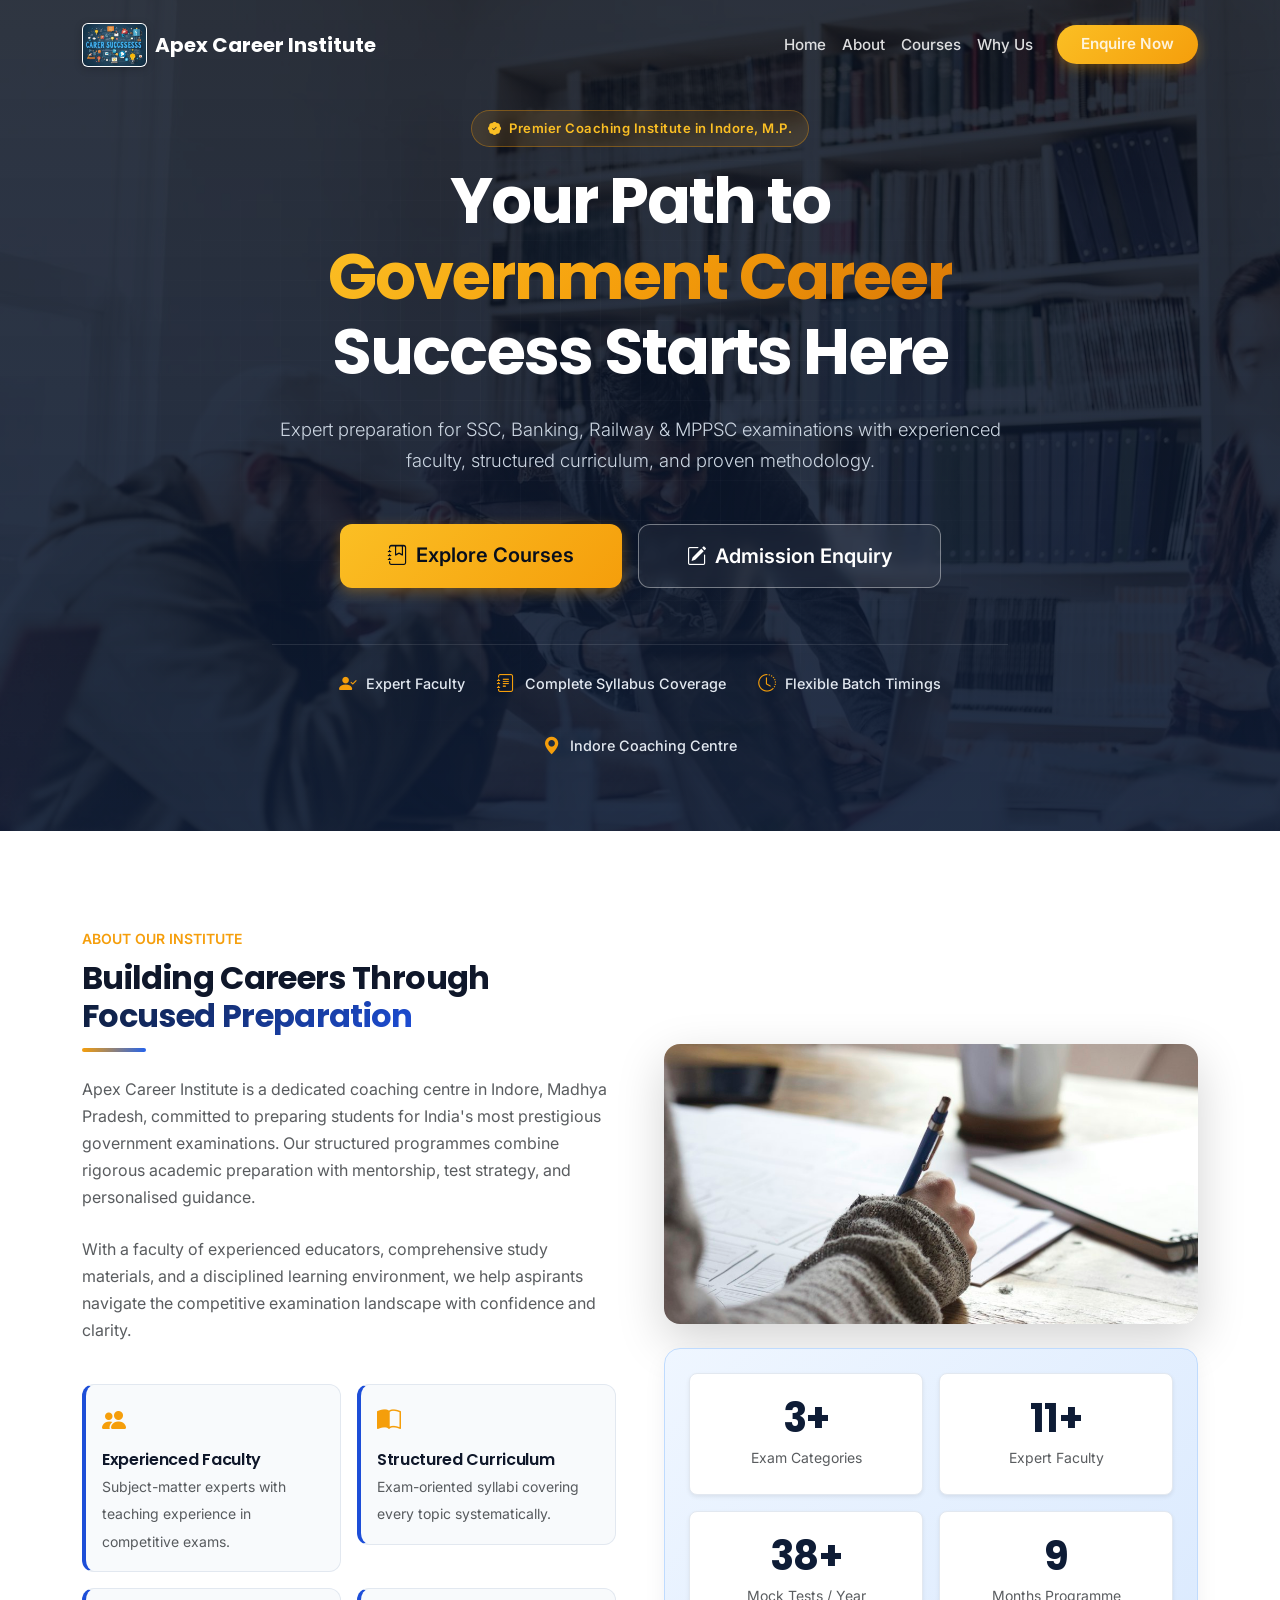
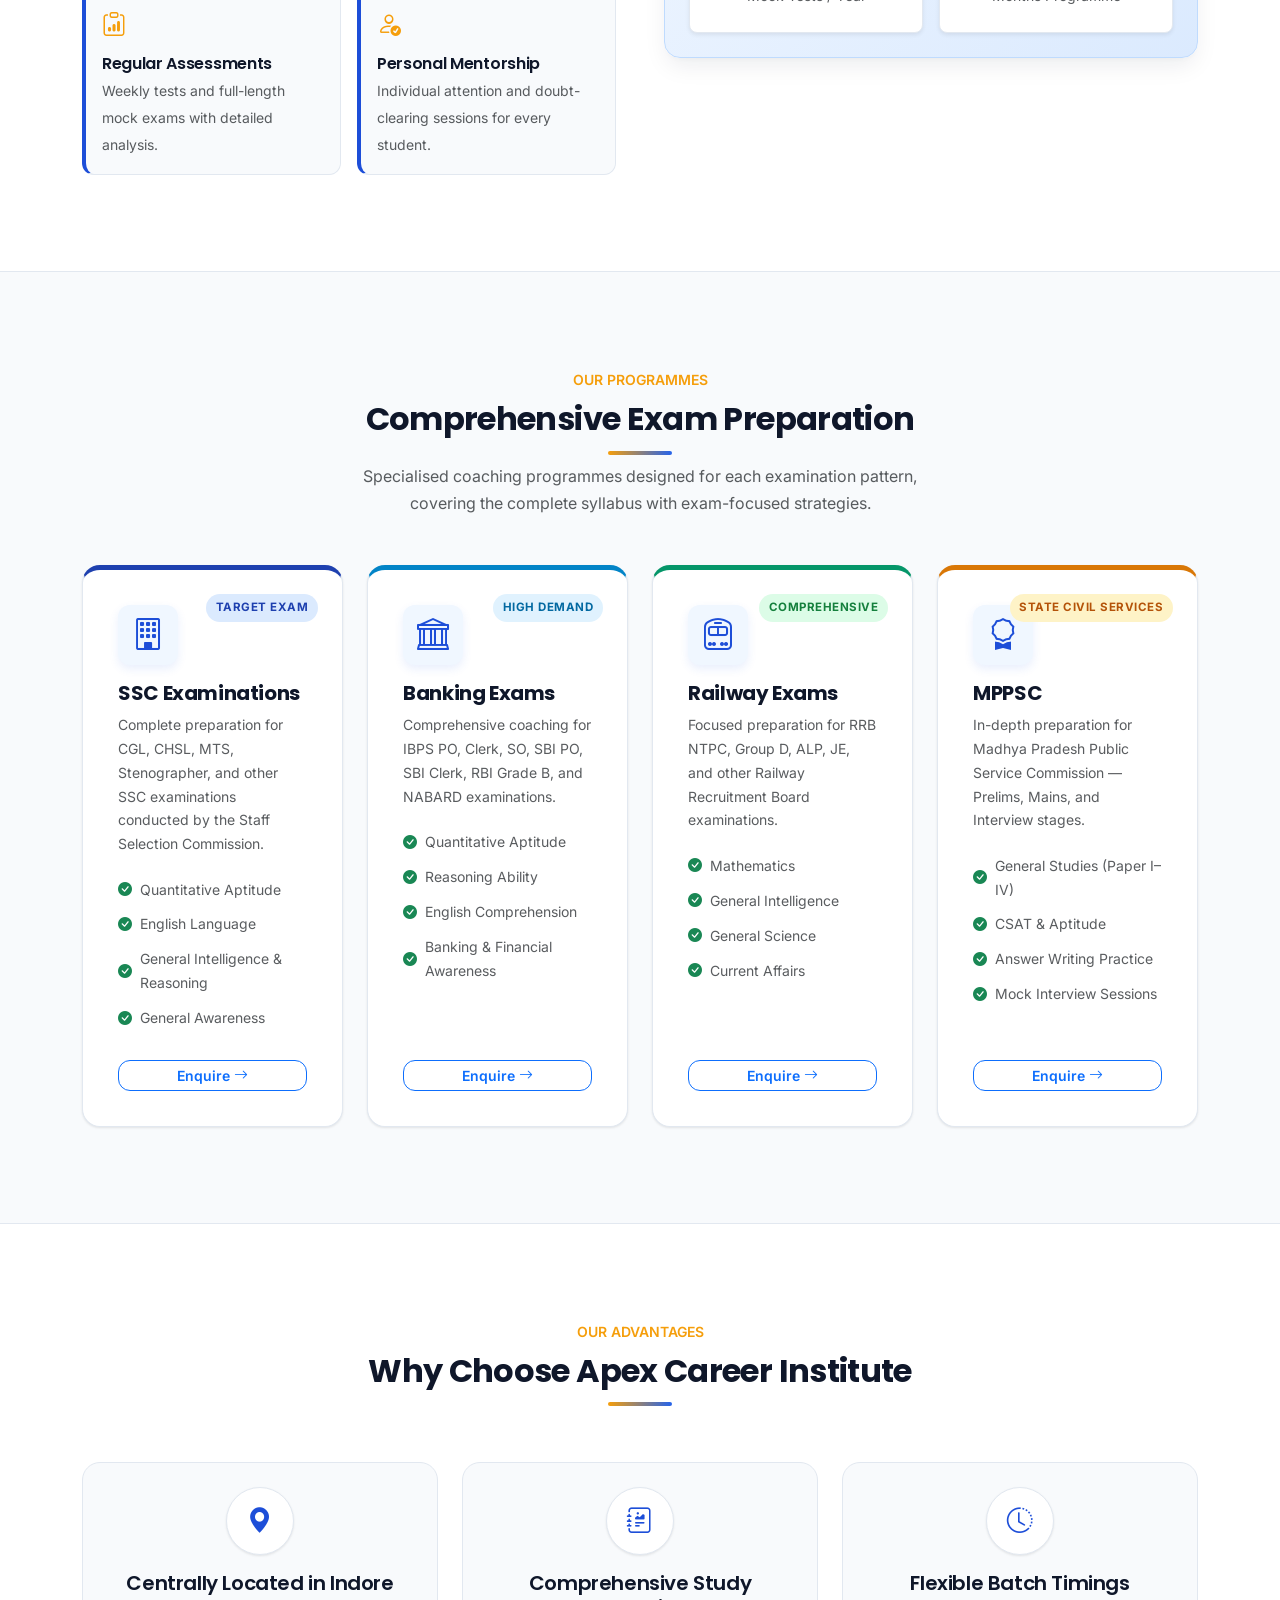
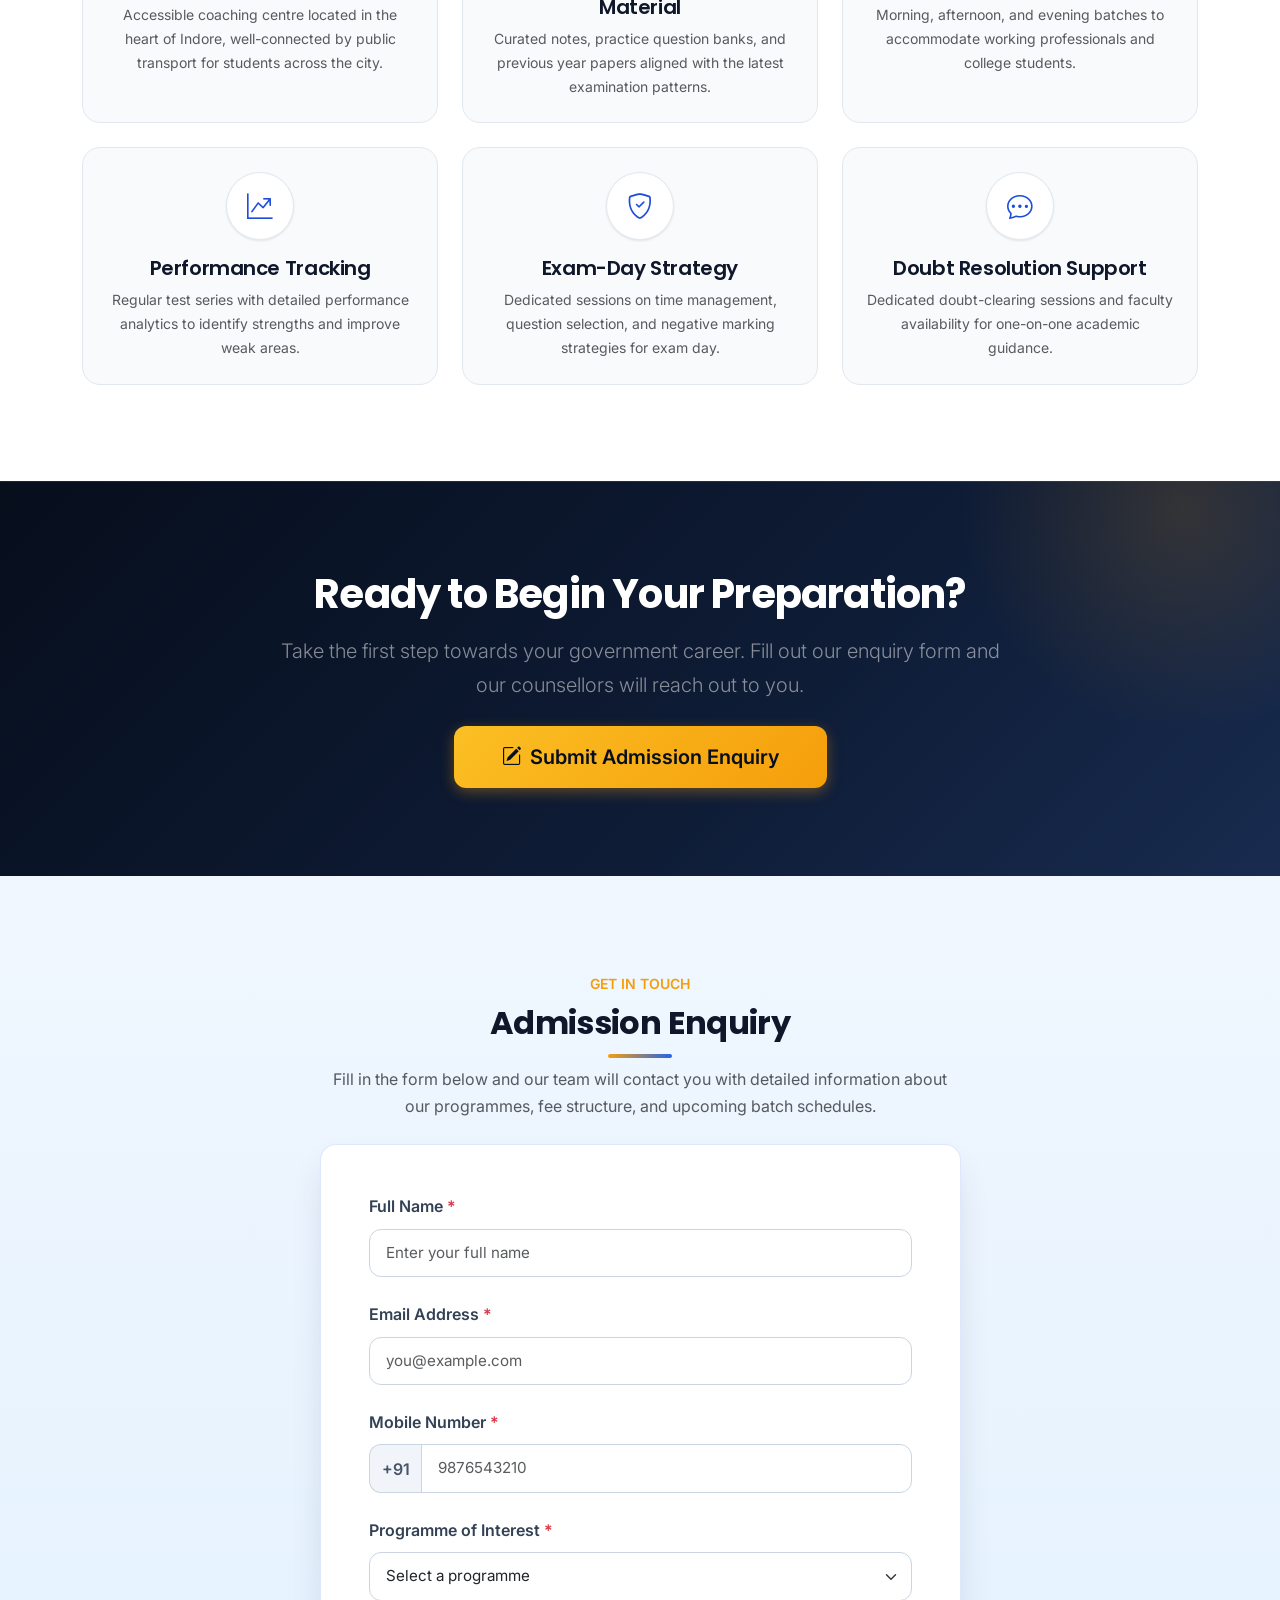
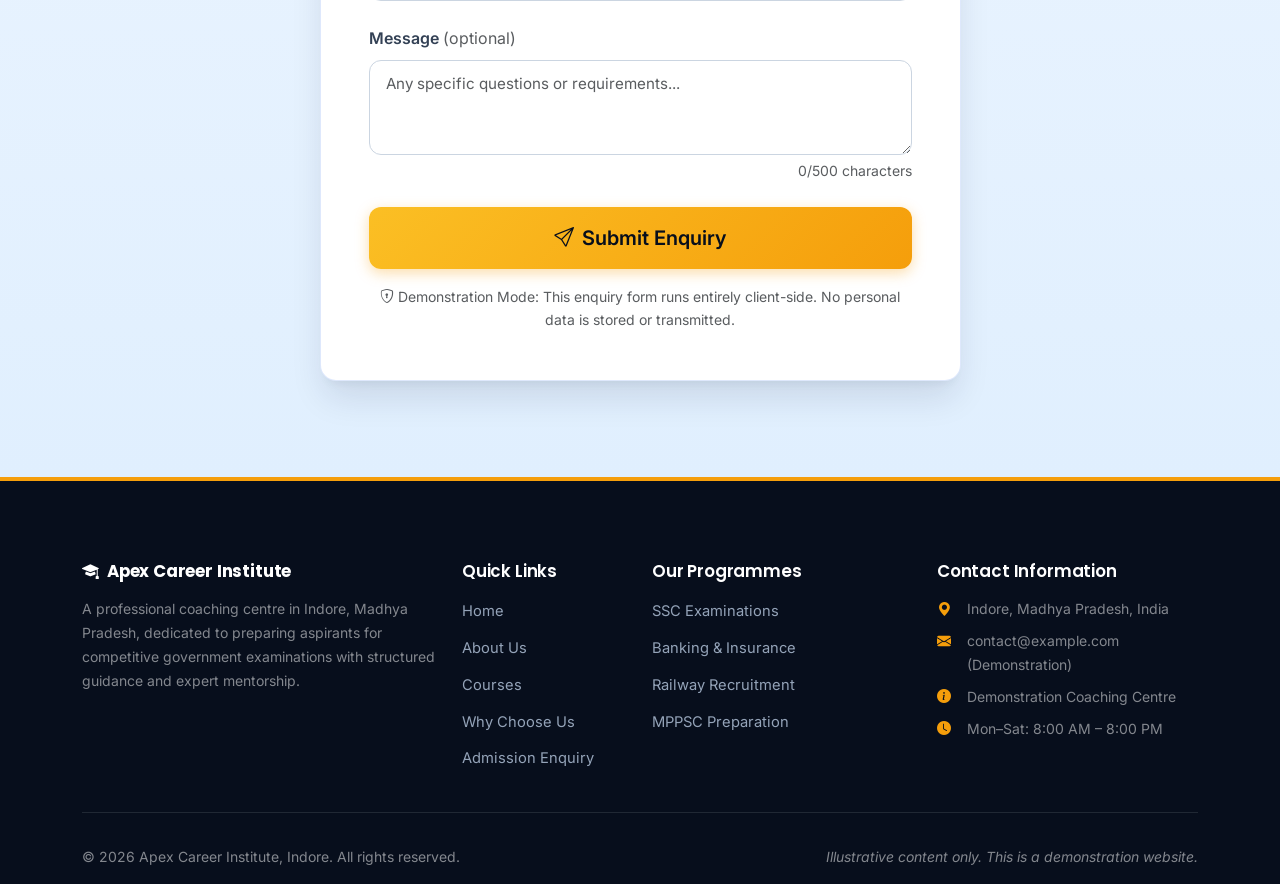
==== commit c51d9dcc: "Professional redesign: integrate campus photography, refined visual hierarchy, and polished educatio" ====
--- a/website/index.html
+++ b/website/index.html
@@ -166,30 +166,35 @@
                         </div>
                     </div>
                     <div class="col-lg-6 fade-in-up">
-                        <div class="about-visual p-4 p-lg-5 text-center rounded-4">
-                            <div class="row g-4">
-                                <div class="col-6">
-                                    <div class="stat-card bg-white rounded-3 p-4 shadow-sm">
-                                        <div class="counter display-5 fw-bold text-navy" data-target="4" data-suffix="+">4+</div>
-                                        <p class="text-muted small mt-2 mb-0">Exam Categories</p>
-                                    </div>
-                                </div>
-                                <div class="col-6">
-                                    <div class="stat-card bg-white rounded-3 p-4 shadow-sm">
-                                        <div class="counter display-5 fw-bold text-navy" data-target="15" data-suffix="+">15+</div>
-                                        <p class="text-muted small mt-2 mb-0">Expert Faculty</p>
-                                    </div>
-                                </div>
-                                <div class="col-6">
-                                    <div class="stat-card bg-white rounded-3 p-4 shadow-sm">
-                                        <div class="counter display-5 fw-bold text-navy" data-target="50" data-suffix="+">50+</div>
-                                        <p class="text-muted small mt-2 mb-0">Mock Tests / Year</p>
-                                    </div>
-                                </div>
-                                <div class="col-6">
-                                    <div class="stat-card bg-white rounded-3 p-4 shadow-sm">
-                                        <div class="counter display-5 fw-bold text-navy" data-target="12" data-suffix="">12</div>
-                                        <p class="text-muted small mt-2 mb-0">Months Programme</p>
+                        <div class="about-visual-wrapper position-relative">
+                            <div class="about-image-container rounded-4 overflow-hidden shadow-lg mb-4">
+                                <img src="classroom_study.jpg" alt="Students in coaching seminar at Apex Career Institute" class="img-fluid w-100 object-fit-cover" style="height: 280px;">
+                            </div>
+                            <div class="about-visual p-4 text-center rounded-4">
+                                <div class="row g-3">
+                                    <div class="col-6">
+                                        <div class="stat-card bg-white rounded-3 p-3 p-sm-4 shadow-sm">
+                                            <div class="counter display-6 fw-bold text-navy" data-target="4" data-suffix="+">4+</div>
+                                            <p class="text-muted small mt-2 mb-0">Exam Categories</p>
+                                        </div>
+                                    </div>
+                                    <div class="col-6">
+                                        <div class="stat-card bg-white rounded-3 p-3 p-sm-4 shadow-sm">
+                                            <div class="counter display-6 fw-bold text-navy" data-target="15" data-suffix="+">15+</div>
+                                            <p class="text-muted small mt-2 mb-0">Expert Faculty</p>
+                                        </div>
+                                    </div>
+                                    <div class="col-6">
+                                        <div class="stat-card bg-white rounded-3 p-3 p-sm-4 shadow-sm">
+                                            <div class="counter display-6 fw-bold text-navy" data-target="50" data-suffix="+">50+</div>
+                                            <p class="text-muted small mt-2 mb-0">Mock Tests / Year</p>
+                                        </div>
+                                    </div>
+                                    <div class="col-6">
+                                        <div class="stat-card bg-white rounded-3 p-3 p-sm-4 shadow-sm">
+                                            <div class="counter display-6 fw-bold text-navy" data-target="12" data-suffix="">12</div>
+                                            <p class="text-muted small mt-2 mb-0">Months Programme</p>
+                                        </div>
                                     </div>
                                 </div>
                             </div>
--- a/website/css/styles.css
+++ b/website/css/styles.css
@@ -25,16 +25,16 @@
     --aci-white: #ffffff;
     --aci-success: #16a34a;
     --aci-error: #dc2626;
-    
+
     --font-heading: 'Poppins', -apple-system, BlinkMacSystemFont, 'Segoe UI', Roboto, sans-serif;
     --font-body: 'Inter', -apple-system, BlinkMacSystemFont, 'Segoe UI', Roboto, sans-serif;
-    
+
     --shadow-sm: 0 1px 3px rgba(0, 0, 0, 0.06), 0 1px 2px rgba(0, 0, 0, 0.04);
     --shadow-md: 0 4px 6px -1px rgba(0, 0, 0, 0.07), 0 2px 4px -2px rgba(0, 0, 0, 0.05);
     --shadow-lg: 0 10px 25px -3px rgba(14, 28, 54, 0.08), 0 4px 6px -4px rgba(14, 28, 54, 0.04);
     --shadow-xl: 0 20px 35px -5px rgba(14, 28, 54, 0.12), 0 8px 10px -6px rgba(14, 28, 54, 0.06);
     --shadow-gold: 0 8px 24px -4px rgba(245, 158, 11, 0.4);
-    
+
     --radius-sm: 8px;
     --radius-md: 12px;
     --radius-lg: 18px;
@@ -55,8 +55,18 @@
     -webkit-font-smoothing: antialiased;
 }
 
-h1, h2, h3, h4, h5, h6,
-.display-1, .display-2, .display-3, .display-4, .display-5, .display-6 {
+h1,
+h2,
+h3,
+h4,
+h5,
+h6,
+.display-1,
+.display-2,
+.display-3,
+.display-4,
+.display-5,
+.display-6 {
     font-family: var(--font-heading);
     color: var(--aci-text-dark);
     font-weight: 700;
@@ -294,25 +304,24 @@
 .hero-section {
     position: relative;
     min-height: 100vh;
-    min-height: 680px;
-    background: 
-        radial-gradient(circle at 15% 30%, rgba(37, 99, 235, 0.25) 0%, transparent 45%),
-        radial-gradient(circle at 85% 70%, rgba(245, 158, 11, 0.15) 0%, transparent 40%),
-        linear-gradient(145deg, #070e1c 0%, #0e1c36 45%, #182b4f 100%);
+    min-height: 720px;
+    background:
+        linear-gradient(180deg, rgba(7, 14, 28, 0.82) 0%, rgba(14, 28, 54, 0.90) 100%),
+        url('../campus_students.jpg') center/cover no-repeat;
     overflow: hidden;
-    padding-top: 100px;
-    padding-bottom: 60px;
+    padding-top: 110px;
+    padding-bottom: 70px;
 }
 
 .hero-overlay {
     position: absolute;
     inset: 0;
-    background-image: 
+    background-image:
         linear-gradient(to right, rgba(255, 255, 255, 0.03) 1px, transparent 1px),
         linear-gradient(to bottom, rgba(255, 255, 255, 0.03) 1px, transparent 1px);
     background-size: 40px 40px;
-    mask-image: radial-gradient(ellipse at center, rgba(0,0,0,0.8) 0%, transparent 75%);
-    -webkit-mask-image: radial-gradient(ellipse at center, rgba(0,0,0,0.8) 0%, transparent 75%);
+    mask-image: radial-gradient(ellipse at center, rgba(0, 0, 0, 0.8) 0%, transparent 75%);
+    -webkit-mask-image: radial-gradient(ellipse at center, rgba(0, 0, 0, 0.8) 0%, transparent 75%);
     pointer-events: none;
 }
 
@@ -433,10 +442,21 @@
     box-shadow: var(--shadow-xl);
 }
 
-.course-card[data-course="ssc"] { border-top-color: #1e40af; }
-.course-card[data-course="banking"] { border-top-color: #0284c7; }
-.course-card[data-course="railway"] { border-top-color: #059669; }
-.course-card[data-course="mppsc"] { border-top-color: #d97706; }
+.course-card[data-course="ssc"] {
+    border-top-color: #1e40af;
+}
+
+.course-card[data-course="banking"] {
+    border-top-color: #0284c7;
+}
+
+.course-card[data-course="railway"] {
+    border-top-color: #059669;
+}
+
+.course-card[data-course="mppsc"] {
+    border-top-color: #d97706;
+}
 
 .course-icon-wrap {
     width: 60px;
@@ -466,10 +486,25 @@
     color: #475569;
 }
 
-.course-card[data-course="ssc"] .course-badge { background: #dbeafe; color: #1e40af; }
-.course-card[data-course="banking"] .course-badge { background: #e0f2fe; color: #0369a1; }
-.course-card[data-course="railway"] .course-badge { background: #dcfce7; color: #15803d; }
-.course-card[data-course="mppsc"] .course-badge { background: #fef3c7; color: #b45309; }
+.course-card[data-course="ssc"] .course-badge {
+    background: #dbeafe;
+    color: #1e40af;
+}
+
+.course-card[data-course="banking"] .course-badge {
+    background: #e0f2fe;
+    color: #0369a1;
+}
+
+.course-card[data-course="railway"] .course-badge {
+    background: #dcfce7;
+    color: #15803d;
+}
+
+.course-card[data-course="mppsc"] .course-badge {
+    background: #fef3c7;
+    color: #b45309;
+}
 
 .course-highlights li {
     padding: 0.35rem 0;
@@ -608,15 +643,36 @@
     width: 100%;
 }
 
-.btn-loading .btn-text { display: none; }
-.btn-loading .btn-spinner { display: inline-flex !important; }
+.btn-loading .btn-text {
+    display: none;
+}
+
+.btn-loading .btn-spinner {
+    display: inline-flex !important;
+}
 
 @keyframes shake {
-    0%, 100% { transform: translateX(0); }
-    20% { transform: translateX(-6px); }
-    40% { transform: translateX(6px); }
-    60% { transform: translateX(-4px); }
-    80% { transform: translateX(4px); }
+
+    0%,
+    100% {
+        transform: translateX(0);
+    }
+
+    20% {
+        transform: translateX(-6px);
+    }
+
+    40% {
+        transform: translateX(6px);
+    }
+
+    60% {
+        transform: translateX(-4px);
+    }
+
+    80% {
+        transform: translateX(4px);
+    }
 }
 
 .shake {
@@ -715,8 +771,15 @@
 
 /* ----- Animations ----- */
 @keyframes fadeIn {
-    from { opacity: 0; transform: translateY(8px); }
-    to { opacity: 1; transform: translateY(0); }
+    from {
+        opacity: 0;
+        transform: translateY(8px);
+    }
+
+    to {
+        opacity: 1;
+        transform: translateY(0);
+    }
 }
 
 .fade-in-up {
@@ -732,9 +795,13 @@
 
 /* ----- Accessibility: Reduced Motion ----- */
 @media (prefers-reduced-motion: reduce) {
-    html { scroll-behavior: auto; }
-
-    *, *::before, *::after {
+    html {
+        scroll-behavior: auto;
+    }
+
+    *,
+    *::before,
+    *::after {
         animation-duration: 0.01ms !important;
         animation-iteration-count: 1 !important;
         transition-duration: 0.01ms !important;
@@ -745,11 +812,14 @@
         transform: none;
     }
 
-    .hero-section { animation: none; }
+    .hero-section {
+        animation: none;
+    }
 }
 
 /* ----- Responsive: Tablet (md) ----- */
 @media (max-width: 991.98px) {
+
     .about-section,
     .courses-section,
     .why-choose-section,
@@ -761,7 +831,7 @@
     .hero-title {
         font-size: 2.75rem;
     }
-    
+
     .hero-trust-strip {
         gap: 1.25rem;
     }
@@ -769,6 +839,7 @@
 
 /* ----- Responsive: Mobile (sm) ----- */
 @media (max-width: 767.98px) {
+
     .about-section,
     .courses-section,
     .why-choose-section,
@@ -819,7 +890,7 @@
     .footer-contact li {
         justify-content: center;
     }
-    
+
     .btn-back-to-top {
         bottom: 1.25rem;
         right: 1.25rem;
@@ -845,4 +916,4 @@
     .course-card {
         padding: 1.5rem;
     }
-}
+}
